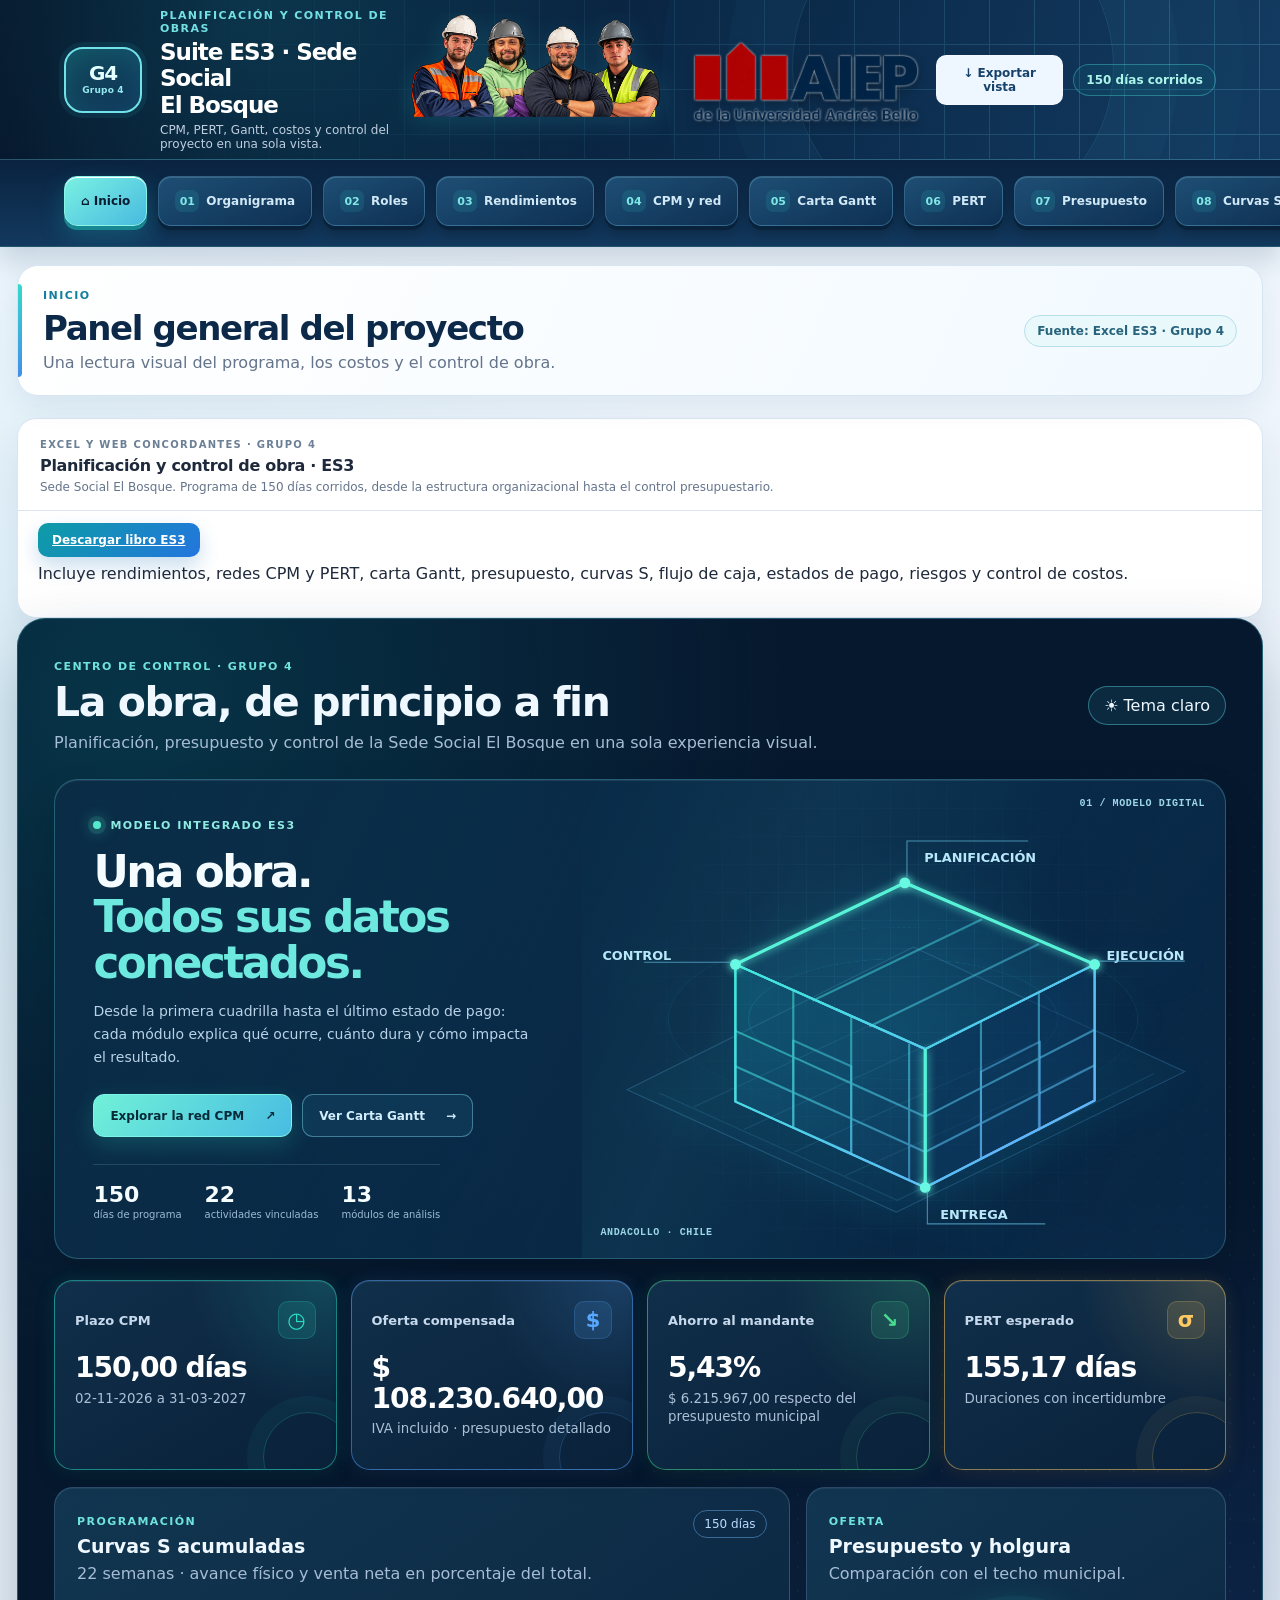
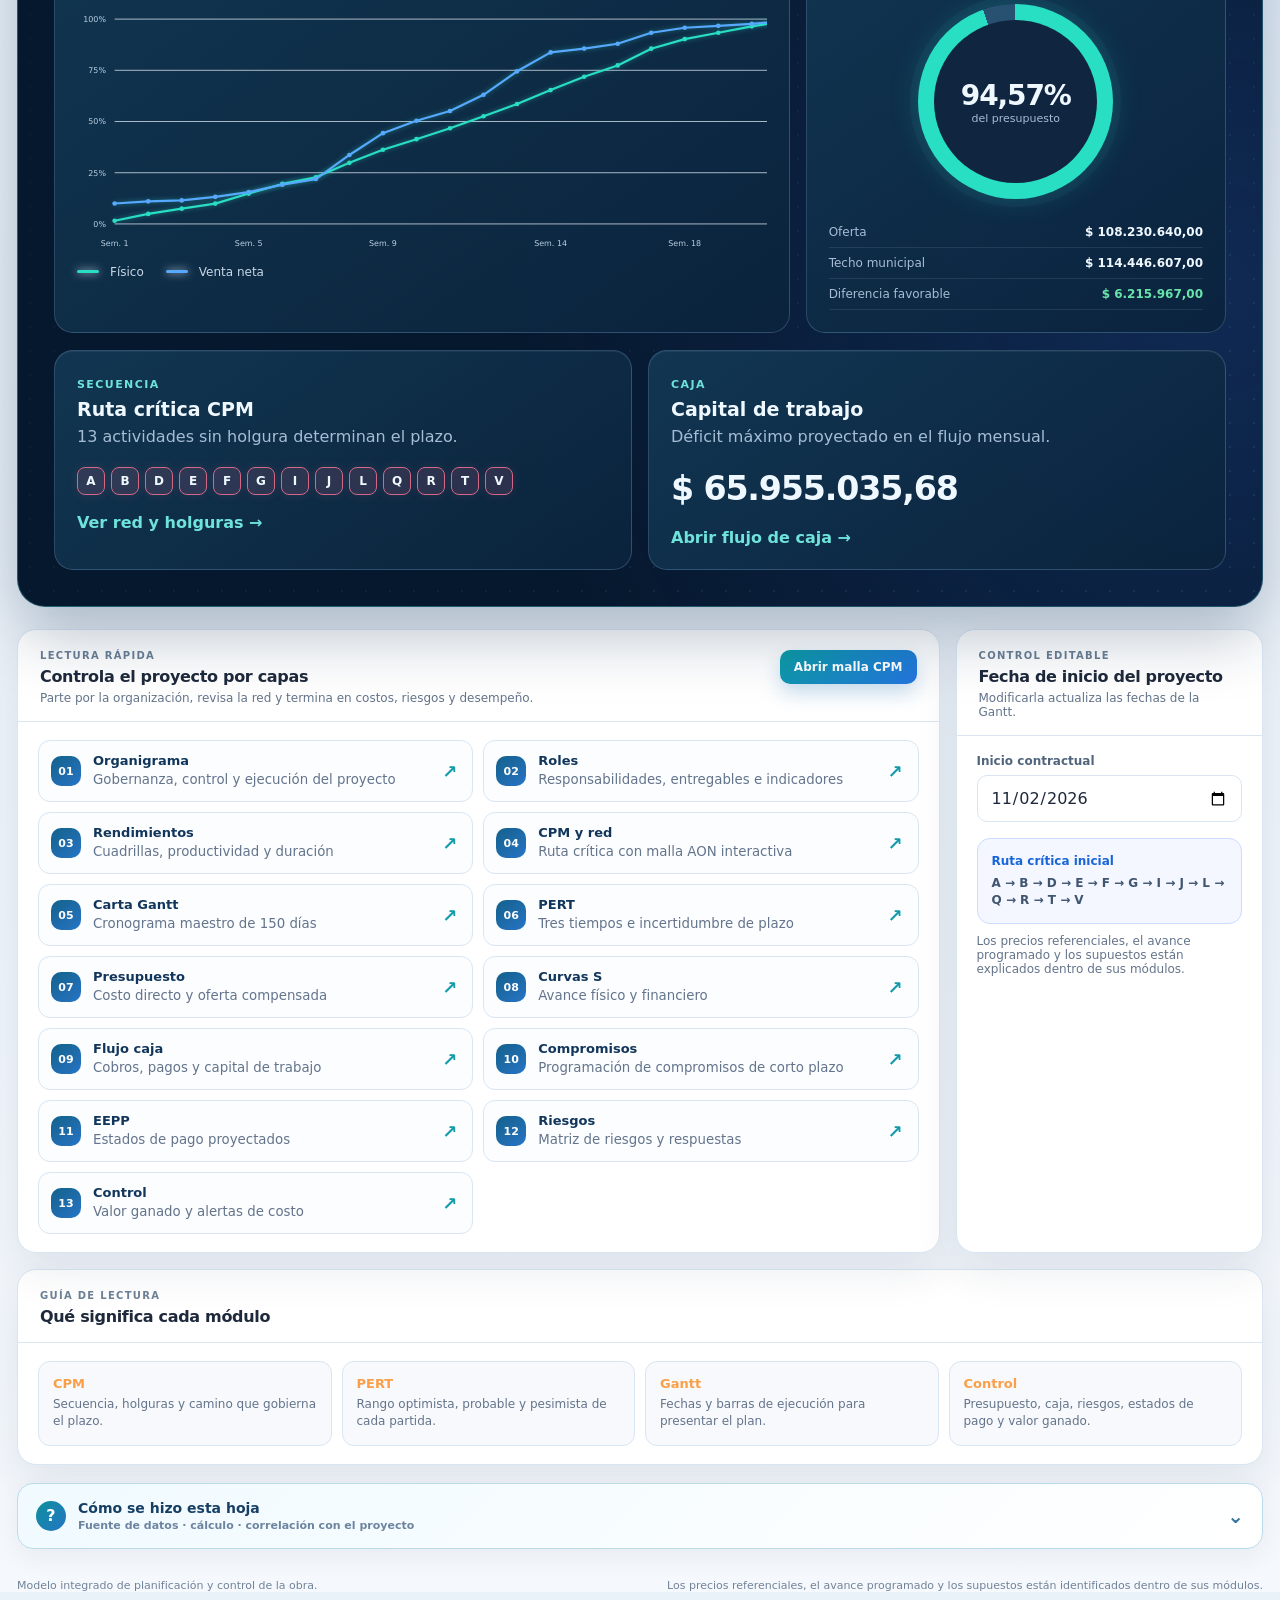
==== es3_app/index.html @ bd6aec73 "Clarify projected values in ES3 suite" ====
<!doctype html>
<html lang="es">
<head>
  <meta charset="utf-8">
  <meta name="viewport" content="width=device-width, initial-scale=1">
  <title>Suite ES3 2.0 · Sede Social El Bosque</title>
  <meta name="description" content="Tablero visual de planificación, costos y control para la Sede Social El Bosque.">
  <link rel="icon" type="image/svg+xml" href="data:image/svg+xml,%3Csvg xmlns='http://www.w3.org/2000/svg' viewBox='0 0 64 64'%3E%3Crect width='64' height='64' rx='16' fill='%230d1b2a'/%3E%3Cpath d='M15 45V19h8v18h26v8H15Z' fill='%23f97316'/%3E%3C/svg%3E">
  <link rel="stylesheet" href="styles.css?v=20260924-group4-team-4">
  <link rel="stylesheet" href="mobile.css?v=20260924-mobile-3">
</head>
<body>
  <header class="topbar">
    <div class="brand-mark"><strong>G4</strong><small>Grupo 4</small></div>
    <div class="brand-copy">
      <div class="eyebrow">PLANIFICACIÓN Y CONTROL DE OBRAS</div>
      <h1>Suite ES3 · Sede Social<br>El Bosque</h1>
      <p>CPM, PERT, Gantt, costos y control del proyecto en una sola vista.</p>
    </div>
    <div class="team-portrait"><img src="grupo4_retrato.png?v=20260924-g4-2" alt="Ilustración de los cuatro integrantes seleccionados del Grupo 4, con los brazos cruzados y cascos de seguridad"></div>
    <div class="institution-logo"><img src="aiep_logo.png?v=20260922-6" alt="AIEP de la Universidad Andrés Bello"></div>
    <div class="top-actions">
      <button class="button button-soft" id="exportView">↓ Exportar vista</button>
      <span class="badge">150 días corridos</span>
    </div>
  </header>

  <nav class="tabs" id="tabs" aria-label="Hojas del proyecto"></nav>

  <main class="page-shell">
    <section class="page-heading">
      <div>
        <div class="eyebrow" id="sectionEyebrow">PROYECTO CONSTRUCCIÓN</div>
        <h2 id="sectionTitle">Resumen del proyecto</h2>
        <p id="sectionSubtitle">Seleccione una hoja para revisar datos, cálculos y notas explicativas.</p>
      </div>
      <div class="source-chip">Fuente: <span id="sourceName"></span></div>
    </section>
    <section id="app"></section>
  </main>

  <footer class="footer">
    <span>Modelo integrado de planificación y control de la obra.</span>
    <span>Los precios referenciales, el avance programado y los supuestos están identificados dentro de sus módulos.</span>
  </footer>

  <script src="data.js?v=20260929-ordenado"></script>
  <script src="app.js?v=20260929-proyeccion-clara"></script>
  <script src="mobile.js?v=20260924-mobile-1"></script>
  <script src="delivery.js?v=20260929-ordenado"></script>
  <script src="../cpm_engine.js?v=20260929"></script>
  <script src="../diagram_renderer.js?v=20260929"></script>
  <script src="networks.js?v=20260929-alcance"></script>
</body>
</html>
---- es3_app/styles.css ----
:root {
  --navy: #0d1b2a;
  --navy-2: #17365d;
  --blue: #2563eb;
  --blue-soft: #e8f0ff;
  --orange: #f97316;
  --orange-soft: #fff1e8;
  --green: #16a34a;
  --red: #dc2626;
  --red-soft: #fff1f2;
  --ink: #1e293b;
  --muted: #64748b;
  --line: #dbe4f0;
  --surface: #ffffff;
  --surface-2: #f7f9fc;
  --shadow: 0 18px 45px rgba(15, 34, 61, .10);
}

/* Tablero inspirado en las referencias aportadas: tarjetas legibles, datos del ES3 y luz discreta. */
.dashboard-stage { --dash-ink:#eff8ff; --dash-muted:#a6bdd5; --dash-panel:#102640; --dash-border:rgba(146,188,231,.24); margin-bottom:22px; padding:26px; border-radius:26px; color:var(--dash-ink); background:radial-gradient(circle at 12% 0%,rgba(25,166,197,.20),transparent 34%),radial-gradient(circle at 95% 85%,rgba(34,103,217,.19),transparent 42%),#07182d; box-shadow:0 24px 55px rgba(5,28,54,.23); }
.dashboard-intro,.dash-panel-heading { display:flex; align-items:flex-start; justify-content:space-between; gap:20px; }
.dashboard-intro { margin-bottom:22px; }
.dashboard-intro h3 { margin:5px 0 6px; color:var(--dash-ink); font-size:clamp(23px,3vw,36px); line-height:1.13; letter-spacing:-.035em; }
.dashboard-intro p,.dash-panel-heading p { color:var(--dash-muted); margin:0; line-height:1.5; }
.dashboard-kicker { color:#6fe3db; font-size:11px; letter-spacing:.13em; font-weight:850; }
.theme-toggle { border:1px solid var(--dash-border); border-radius:999px; background:rgba(255,255,255,.06); color:var(--dash-ink); padding:9px 15px; cursor:pointer; white-space:nowrap; }
.insight-grid,.module-widgets { display:grid; grid-template-columns:repeat(4,minmax(0,1fr)); gap:14px; }
.module-widgets { grid-template-columns:repeat(3,minmax(0,1fr)); margin-bottom:19px; }
.insight-widget { --accent:#28dec3; position:relative; isolation:isolate; overflow:hidden; min-width:0; padding:20px 20px 17px; border:1px solid color-mix(in srgb,var(--accent) 50%,transparent); border-radius:17px; background:linear-gradient(145deg,color-mix(in srgb,var(--accent) 15%,#0e233b),#0c2138 75%); color:#f3f9ff; box-shadow:0 7px 22px rgba(0,0,0,.13),inset 0 1px 0 rgba(255,255,255,.08),0 0 20px color-mix(in srgb,var(--accent) 12%,transparent); transition:transform .25s ease,box-shadow .25s ease; }
.insight-widget:hover { transform:translateY(-4px); box-shadow:0 14px 27px rgba(0,0,0,.2),0 0 25px color-mix(in srgb,var(--accent) 24%,transparent); }
.insight-widget .widget-glint { position:absolute; inset:-50% auto -50% -90%; width:45%; transform:rotate(25deg); background:linear-gradient(90deg,transparent,rgba(255,255,255,.11),transparent); pointer-events:none; }
.insight-widget:hover .widget-glint { animation:widget-glint .9s ease forwards; }
@keyframes widget-glint { to { left:145%; } }
.tone-cyan { --accent:#28dec3; }.tone-blue { --accent:#58a8ff; }.tone-green { --accent:#4adb91; }.tone-amber { --accent:#ffca61; }.tone-rose { --accent:#ff7297; }
.widget-top { display:flex; align-items:center; justify-content:space-between; gap:10px; color:#c7d9ec; font-size:13px; font-weight:750; }
.widget-icon { width:31px; height:31px; display:grid; place-items:center; border-radius:10px; color:var(--accent); background:color-mix(in srgb,var(--accent) 12%,transparent); font-size:19px; }
.insight-widget strong { display:block; margin:14px 0 6px; color:#fff; font-size:clamp(20px,2.2vw,32px); line-height:1.08; letter-spacing:-.04em; overflow-wrap:anywhere; }
.insight-widget small { display:block; color:#acc1d7; line-height:1.35; min-height:2.4em; }
.dashboard-visuals,.dashboard-bottom { display:grid; grid-template-columns:minmax(0,1.75fr) minmax(290px,1fr); gap:16px; margin-top:17px; }
.dashboard-bottom { grid-template-columns:1fr 1fr; }
.dashboard-panel { min-width:0; padding:22px; border:1px solid var(--dash-border); border-radius:18px; background:var(--dash-panel); box-shadow:inset 0 1px 0 rgba(255,255,255,.055); }
.dashboard-panel h4 { margin:6px 0 5px; color:var(--dash-ink); font-size:19px; }
.dash-pill { border:1px solid #396b99; border-radius:999px; padding:6px 10px; color:#b9dcff; white-space:nowrap; font-size:12px; }
.dashboard-trend svg { max-width:100%; height:auto; margin-top:10px; }
.dashboard-trend svg text { fill:#b9cee1; }
.dash-legend { display:flex; gap:22px; color:#c8d8e7; font-size:12px; margin-top:5px; }
.dash-legend span { display:flex; align-items:center; gap:7px; }
.dash-legend .legend-line { width:22px; height:3px; border-radius:10px; box-shadow:0 0 8px currentColor; }
.budget-ring { width:min(195px,68%); aspect-ratio:1; margin:18px auto; border-radius:50%; padding:16px; background:conic-gradient(#28dec3 0 var(--ring-value),#275071 var(--ring-value) 100%); box-shadow:0 0 22px rgba(40,222,195,.14); }
.budget-ring>div { width:100%; height:100%; display:flex; flex-direction:column; align-items:center; justify-content:center; border-radius:50%; background:#102640; text-align:center; }
.budget-ring strong { font-size:28px; letter-spacing:-.04em; }.budget-ring span { color:var(--dash-muted); font-size:11px; }
.budget-comparison>div { display:flex; justify-content:space-between; gap:10px; padding:8px 0; border-bottom:1px solid rgba(255,255,255,.09); font-size:12px; }
.budget-comparison span { color:var(--dash-muted); }.budget-comparison strong { text-align:right; }.budget-comparison .savings strong { color:#68e4aa; }
.critical-path-chips { display:flex; flex-wrap:wrap; gap:6px; margin:18px 0; }.critical-path-chips span { display:grid; place-items:center; width:28px; height:28px; border:1px solid #d36888; border-radius:8px; background:rgba(255,114,151,.13); font-weight:800; font-size:12px; }
.dash-link { padding:0; border:0; background:transparent; color:#6fe3db; font-weight:750; cursor:pointer; }.dashboard-large-number { margin:20px 0; font-size:clamp(22px,2.6vw,34px); font-weight:850; letter-spacing:-.035em; }
html[data-theme="light"] .dashboard-stage { --dash-ink:#142947; --dash-muted:#597087; --dash-panel:#fff; --dash-border:#c8d6e6; background:linear-gradient(145deg,#f2f8ff,#e7effa); box-shadow:0 18px 40px rgba(28,56,98,.12); }
html[data-theme="light"] .insight-widget { background:linear-gradient(145deg,color-mix(in srgb,var(--accent) 11%,white),#fff); color:#203858; box-shadow:0 5px 17px rgba(29,61,105,.11); }
html[data-theme="light"] .insight-widget strong { color:#152d4d; } html[data-theme="light"] .widget-top,html[data-theme="light"] .insight-widget small { color:#506883; }
html[data-theme="light"] .budget-ring>div { background:#fff; } html[data-theme="light"] .dash-legend { color:#475f7c; } html[data-theme="light"] .dashboard-trend svg text { fill:#3f5671; } html[data-theme="light"] .theme-toggle { background:#fff; }
html[data-theme="light"] .critical-path-chips span { color:#a33c5b; } html[data-theme="light"] .budget-comparison>div { border-color:#e4eaf0; }
@media(max-width:1050px) { .insight-grid,.module-widgets { grid-template-columns:repeat(2,minmax(0,1fr)); }.dashboard-visuals { grid-template-columns:1fr; } }
@media(max-width:650px) { .dashboard-stage { padding:17px; }.dashboard-intro { flex-direction:column; }.insight-grid,.module-widgets,.dashboard-bottom { grid-template-columns:1fr; } }
@media(max-width:650px) { html,body { max-width:100%; overflow-x:clip; }.tabs { max-width:100vw; }.source-chip { max-width:100%; overflow-wrap:anywhere; }.topbar { flex-wrap:wrap; }.brand-copy { min-width:0; }.brand-copy h1 { overflow-wrap:anywhere; }.dashboard-panel,.dashboard-stage { min-width:0; } }
@media(prefers-reduced-motion:reduce) { .insight-widget,.insight-widget:hover { transition:none; transform:none; }.insight-widget:hover .widget-glint { animation:none; } }

* { box-sizing: border-box; }
html { background: #eef3f8; }
body { margin: 0; color: var(--ink); font-family: Inter, ui-sans-serif, system-ui, -apple-system, "Segoe UI", sans-serif; background: linear-gradient(180deg, #f5f8fc 0%, #eef3f8 70%); min-height: 100vh; }
button, input { font: inherit; }
button { cursor: pointer; }

.topbar { display: flex; align-items: center; gap: 18px; padding: 23px clamp(20px, 5vw, 70px); color: white; background: radial-gradient(circle at 78% 20%, #255d87 0, transparent 34%), linear-gradient(118deg, #081521, #153452 64%, #1f496b); min-height: 132px; }
.brand-mark { width: 78px; height: 66px; display: grid; place-items: center; align-content: center; gap: 2px; border: 2px solid #f7a563; border-radius: 19px; color: #ffb073; box-shadow: inset 0 0 0 5px rgba(255,255,255,.05); }
.brand-mark strong { display: block; font-size: 20px; line-height: 1; font-weight: 900; letter-spacing: -.06em; }
.brand-mark small { display: block; color: #ffe0c7; font-size: 9px; line-height: 1.15; font-weight: 800; letter-spacing: .02em; }
.brand-copy { flex: 1; }
.brand-copy h1 { margin: 4px 0 4px; font-size: clamp(20px, 3vw, 31px); letter-spacing: -.035em; }
.brand-copy p { margin: 0; color: #bfcee0; font-size: 14px; }
.eyebrow { font-size: 11px; letter-spacing: .13em; font-weight: 800; color: #86b9e7; }
.top-actions { display: flex; align-items: center; gap: 12px; flex-wrap: wrap; justify-content: flex-end; }
.institution-logo { flex: 0 0 224px; height: 78px; display: grid; place-items: center; padding: 0; border-radius: 0; background: transparent; box-shadow: none; }
.institution-logo img { display: block; width: 100%; height: 100%; object-fit: contain; filter: drop-shadow(0 0 1px rgba(255,255,255,.92)) drop-shadow(0 4px 5px rgba(0,0,0,.28)); }
.badge, .source-chip { display: inline-flex; align-items: center; padding: 8px 12px; border-radius: 999px; font-size: 12px; font-weight: 800; white-space: nowrap; }
.badge { color: #ffcfab; background: rgba(255,255,255,.10); border: 1px solid rgba(255,255,255,.17); }

.button { border: 0; border-radius: 10px; padding: 10px 14px; font-weight: 800; font-size: 12px; transition: .16s ease; }
.button:hover { transform: translateY(-1px); filter: brightness(1.03); }
.button-primary { color: white; background: var(--orange); box-shadow: 0 8px 18px rgba(249,115,22,.24); }
.button-blue { color: white; background: var(--blue); }
.button-soft { color: #174269; background: #eef6ff; border: 1px solid rgba(255,255,255,.35); }
.button-light { color: var(--ink); background: white; border: 1px solid var(--line); }

.tabs { display: flex; gap: 10px; overflow-x: auto; padding: 16px clamp(20px, 5vw, 70px) 20px; background: linear-gradient(180deg, #f9fcff 0%, #eef5fb 100%); border-bottom: 1px solid #cbd9e8; box-shadow: 0 9px 23px rgba(15,34,61,.11); scrollbar-width: thin; }
.tab { min-width: max-content; padding: 13px 16px; border: 1px solid #c8d6e5; border-radius: 13px; color: #284766; background: linear-gradient(180deg, #ffffff 0%, #edf4fb 100%); font-size: 12px; font-weight: 900; box-shadow: 0 4px 0 #c1cfde, 0 8px 14px rgba(15,34,61,.12), inset 0 1px 0 rgba(255,255,255,.96); transition: transform .16s ease, box-shadow .16s ease, background .16s ease, border-color .16s ease; }
.tab:hover { transform: translateY(-2px); color: var(--navy-2); border-color: #8fb3d8; background: linear-gradient(180deg, #ffffff 0%, #e5f1ff 100%); box-shadow: 0 6px 0 #aebfd2, 0 12px 20px rgba(15,34,61,.16), inset 0 1px 0 rgba(255,255,255,.98); }
.tab:active { transform: translateY(2px); box-shadow: 0 1px 0 #aebfd2, 0 3px 7px rgba(15,34,61,.12), inset 0 1px 0 rgba(255,255,255,.96); }
.tab.active { color: #963e08; border-color: #e7975c; background: linear-gradient(180deg, #fff8f1 0%, #ffd9bf 100%); box-shadow: 0 4px 0 #d67d40, 0 9px 17px rgba(197,91,14,.22), inset 0 1px 0 rgba(255,255,255,.98); }
.tab.active:hover { box-shadow: 0 6px 0 #c76b31, 0 12px 20px rgba(197,91,14,.25), inset 0 1px 0 rgba(255,255,255,.98); }
.tab .num { color: #5f7893; margin-right: 5px; font-size: 11px; }

.page-shell { width: min(1500px, calc(100% - 34px)); margin: 0 auto; }
.page-heading { display: flex; align-items: flex-start; justify-content: space-between; gap: 20px; padding: 30px 4px 20px; }
.page-heading h2 { margin: 6px 0 5px; font-size: clamp(23px, 3vw, 34px); letter-spacing: -.04em; }
.page-heading p { color: var(--muted); margin: 0; max-width: 800px; }
.source-chip { color: #506782; background: #e8eef5; border: 1px solid #d4e0eb; }

.card { background: var(--surface); border: 1px solid var(--line); border-radius: 18px; box-shadow: var(--shadow); }
.card-head { display: flex; align-items: flex-start; justify-content: space-between; gap: 14px; padding: 18px 20px 14px; border-bottom: 1px solid var(--line); }
.card-head h3 { margin: 0; font-size: 16px; letter-spacing: -.02em; }
.card-head p { margin: 5px 0 0; color: var(--muted); font-size: 12px; }
.card-body { padding: 18px 20px; }
.note { padding: 15px 17px; color: #42566e; background: #fff8df; border: 1px solid #f9df9b; border-radius: 13px; font-size: 13px; line-height: 1.55; }
.note strong { color: #8b5a10; }
.explain { background: #f1f6ff; border-color: #c8dcff; }
.explain strong { color: #1d4ed8; }

.overview-grid, .metric-grid { display: grid; grid-template-columns: repeat(4, minmax(0, 1fr)); gap: 14px; }
.metric { padding: 17px; border-radius: 16px; background: white; border: 1px solid var(--line); box-shadow: var(--shadow); }
.metric .label { font-size: 11px; text-transform: uppercase; letter-spacing: .08em; color: var(--muted); font-weight: 800; }
.metric .value { margin-top: 7px; font-size: 25px; font-weight: 900; color: var(--navy-2); letter-spacing: -.04em; }
.metric .hint { margin-top: 4px; font-size: 12px; color: var(--muted); }
.overview-main { display: grid; grid-template-columns: 1.25fr .75fr; gap: 16px; margin-top: 16px; }
.steps { display: grid; grid-template-columns: repeat(2, minmax(0, 1fr)); gap: 10px; }
.step { padding: 13px; background: var(--surface-2); border: 1px solid var(--line); border-radius: 13px; }
.step strong { display: block; color: var(--navy-2); margin-bottom: 3px; font-size: 13px; }
.step span { color: var(--muted); font-size: 12px; line-height: 1.4; }
.step .step-no { float: right; color: var(--orange); font-weight: 900; }

.toolbar { display: flex; gap: 9px; align-items: center; flex-wrap: wrap; padding: 14px 0 10px; }
.search { min-width: 220px; flex: 1; padding: 10px 12px; border: 1px solid var(--line); border-radius: 10px; outline: 0; color: var(--ink); background: white; }
.search:focus, input:focus { border-color: #73a8fb; box-shadow: 0 0 0 3px rgba(37,99,235,.12); }
.table-card { overflow: hidden; }
.table-scroll { overflow: auto; max-height: 710px; }
table { width: 100%; border-collapse: separate; border-spacing: 0; min-width: 800px; font-size: 12px; }
th { position: sticky; top: 0; z-index: 2; padding: 12px 10px; color: white; background: var(--blue); text-align: left; font-size: 11px; letter-spacing: .02em; white-space: nowrap; }
td { padding: 10px; border-bottom: 1px solid #e9eef5; vertical-align: top; line-height: 1.35; }
tbody tr:nth-child(even) td { background: #f8fafc; }
tbody tr:hover td { background: #fff8ee; }
td.row-num { color: #9aabc0; width: 42px; text-align: right; background: #f4f7fb !important; }
.empty { color: #a1afbf; }
.tag { display: inline-flex; align-items: center; border-radius: 999px; padding: 4px 8px; font-size: 10px; font-weight: 900; }
.tag-critical { color: #b91c1c; background: #fee2e2; }
.tag-normal { color: #1d4ed8; background: #dbeafe; }
.tag-warn { color: #a16207; background: #fef3c7; }

.cpm-layout, .pert-layout { display: grid; grid-template-columns: 350px 1fr; gap: 16px; align-items: start; }
.input-panel { position: sticky; top: 15px; }
.input-scroll { max-height: 645px; overflow: auto; }
.input-table { min-width: 0; }
.input-table th, .input-table td { padding: 8px 7px; }
.input-table th { position: sticky; top: 0; }
.input-table input { width: 100%; min-width: 0; padding: 7px 7px; border: 1px solid var(--line); border-radius: 7px; outline: 0; font-size: 12px; }
.input-table input.duration { text-align: right; }
.network-card { min-width: 0; }
.network-wrap { overflow: auto; border-radius: 14px; background: #fbfdff; border: 1px solid #e1eaf5; }
.network-svg { display: block; width: 100%; min-width: 900px; min-height: 560px; background-image: linear-gradient(#edf3fb 1px, transparent 1px), linear-gradient(90deg, #edf3fb 1px, transparent 1px); background-size: 25px 25px; }
.network-legend { display: flex; gap: 18px; flex-wrap: wrap; font-size: 12px; font-weight: 800; color: var(--muted); margin-bottom: 10px; }
.dot { width: 10px; height: 10px; display: inline-block; border-radius: 50%; margin-right: 5px; }
.dot-red { background: var(--red); } .dot-blue { background: #3b82f6; }
.summary-strip { display: grid; grid-template-columns: 180px 1fr; gap: 12px; margin-top: 14px; }
.highlight { padding: 16px; border-radius: 14px; background: #eef5ff; border: 1px solid #c6dbff; text-align: center; }
.highlight .label { color: var(--muted); font-size: 11px; text-transform: uppercase; font-weight: 800; }
.highlight .value { display: block; color: var(--blue); font-size: 28px; font-weight: 900; margin-top: 3px; }
.critical-box { padding: 15px 18px; border-radius: 14px; background: var(--red-soft); border: 1px solid #fecaca; }
.critical-box strong { display: block; color: #b91c1c; margin-bottom: 5px; }
.critical-box span { color: #991b1b; font-weight: 800; font-size: 13px; }
.calc-table { margin-top: 16px; }
.critical-row td { color: #b91c1c; background: #fff2f2 !important; }
.pert-input-grid { display: grid; grid-template-columns: repeat(3, minmax(0, 1fr)); gap: 9px; }
.pert-input-grid input { width: 100%; }

.gantt-card { overflow: hidden; }
.gantt-table { min-width: 1120px; }
.gantt-table th, .gantt-table td { vertical-align: middle; }
.gantt-track { position: relative; height: 22px; border-radius: 5px; background: repeating-linear-gradient(90deg, #eef2f7 0, #eef2f7 calc(6.666% - 1px), #d9e2ed calc(6.666% - 1px), #d9e2ed 6.666%); min-width: 520px; }
.gantt-bar { position: absolute; top: 3px; height: 16px; border-radius: 5px; background: #60a5fa; min-width: 3px; }
.gantt-bar.critical { background: var(--red); box-shadow: 0 0 0 1px #b91c1c; }
.gantt-header-track { min-width: 520px; display: flex; justify-content: space-between; color: #7890a9; font-size: 10px; }
.gantt-summary { display: grid; grid-template-columns: repeat(4, 1fr); gap: 10px; margin-bottom: 14px; }
.gantt-summary .metric { box-shadow: none; background: #f8fbff; }

.source-line { color: var(--muted); font-size: 12px; margin-top: 10px; }
.footer { width: min(1500px, calc(100% - 34px)); margin: 30px auto 20px; display: flex; justify-content: space-between; gap: 20px; color: #718398; font-size: 11px; }
.muted { color: var(--muted); }
.danger { color: var(--red); }
.mono { font-family: "SFMono-Regular", Consolas, monospace; }

@media (max-width: 1000px) {
  .topbar { align-items: flex-start; flex-wrap: wrap; }
  .top-actions { width: 100%; justify-content: flex-start; }
  .overview-grid, .metric-grid { grid-template-columns: repeat(2, 1fr); }
  .overview-main, .cpm-layout, .pert-layout { grid-template-columns: 1fr; }
  .input-panel { position: static; }
  .page-heading { flex-direction: column; }
  .summary-strip { grid-template-columns: 1fr; }
}
@media (max-width: 600px) {
  .page-shell, .footer { width: min(100% - 20px, 1500px); }
  .topbar { padding: 18px 15px; }
  .tabs { padding: 10px; }
  .overview-grid, .metric-grid, .gantt-summary, .steps { grid-template-columns: 1fr; }
  .brand-mark { width: 52px; height: 52px; }
  .brand-mark small { font-size: 8px; }
  .institution-logo { flex-basis: 150px; height: 54px; }
}

/* Segunda capa visual: módulos didácticos y controles de lectura. */
.overline { display: block; color: #6b7f95; font-size: 10px; font-weight: 900; letter-spacing: .13em; text-transform: uppercase; margin-bottom: 6px; }
.hero-metrics .metric { min-height: 142px; position: relative; overflow: hidden; }
.metric-icon { position: absolute; right: 17px; top: 15px; width: 34px; height: 34px; display: grid; place-items: center; border-radius: 12px; font-weight: 900; font-size: 18px; color: var(--blue); background: #edf4ff; }
.accent-orange { border-top: 3px solid #f97316; }.accent-blue { border-top: 3px solid #2563eb; }.accent-green { border-top: 3px solid #16a34a; }.accent-purple { border-top: 3px solid #7c3aed; }.accent-red { border-top: 3px solid #dc2626; }
.dashboard-grid { display: grid; grid-template-columns: 1.5fr .5fr; gap: 16px; margin-top: 16px; }
.dashboard-main { min-width: 0; }.journey-grid { display: grid; grid-template-columns: repeat(2, minmax(0, 1fr)); gap: 10px; }
.journey { display: grid; grid-template-columns: 32px 1fr 18px; gap: 10px; align-items: center; text-align: left; padding: 12px; border: 1px solid var(--line); border-radius: 13px; background: #fbfdff; color: var(--ink); transition: .16s ease; }
.journey:hover { border-color: #9dbcf0; background: #f1f6ff; transform: translateY(-1px); }.journey-number { display: grid; place-items: center; width: 30px; height: 30px; border-radius: 10px; color: white; background: var(--navy-2); font-weight: 900; font-size: 11px; }.journey strong { display: block; color: var(--navy-2); font-size: 13px; }.journey small { display: block; color: var(--muted); line-height: 1.35; margin-top: 3px; }.journey-arrow { color: var(--orange); font-size: 18px; font-weight: 900; }
.field-label { display: block; color: #50657c; font-size: 12px; font-weight: 800; margin-bottom: 7px; }.large-input { width: 100%; padding: 12px 13px; border: 1px solid var(--line); border-radius: 10px; color: var(--ink); background: #fff; }.formula-card { display: grid; gap: 5px; margin-top: 16px; padding: 14px; border: 1px solid #cbdcff; border-radius: 13px; background: #f4f7ff; color: #3f5570; font-size: 12px; line-height: 1.4; }.formula-card strong { color: var(--blue); }.formula-card span { font-weight: 700; }
.guide-columns { display: grid; grid-template-columns: repeat(4, 1fr); gap: 10px; }.guide-columns div { padding: 14px; border-radius: 12px; background: #f7f9fc; border: 1px solid var(--line); }.guide-columns b { display: block; color: var(--orange); font-size: 13px; margin-bottom: 5px; }.guide-columns span { display: block; color: var(--muted); font-size: 12px; line-height: 1.45; }.guidance-card { margin-top: 16px; }
.module-grid { display: grid; grid-template-columns: minmax(0, 1.65fr) minmax(320px, .65fr); gap: 16px; }.org-layout { align-items: start; }.image-card { min-width: 0; }.org-figure { margin: 0; border: 1px solid #dbe4f0; border-radius: 14px; overflow: hidden; background: #f4f7fb; }.org-figure img { display: block; width: 100%; height: auto; }.org-figure figcaption { padding: 10px 13px; color: var(--muted); font-size: 12px; background: #fff; }.org-layers { display: grid; gap: 10px; margin-bottom: 14px; }.org-layer { display: grid; gap: 3px; padding: 14px 15px; border-radius: 13px; color: white; }.org-layer b { font-size: 13px; }.org-layer span { font-size: 12px; opacity: .9; }.layer-navy { background: #173f64; }.layer-blue { background: #3674a0; }.layer-mix { background: linear-gradient(90deg, #277f8c 0 25%, #4e8b0f 25% 50%, #7052a1 50% 75%, #cf610f 75%); }.layer-light { background: #eff4f8; color: #31506d; border: 1px solid #cfdae7; }.org-read-card { margin-top: 16px; grid-column: 1 / -1; }.flow-cards { display: grid; grid-template-columns: repeat(3, 1fr); gap: 12px; }.flow-card { padding: 16px; border-radius: 14px; border: 1px solid var(--line); background: #f8fafc; }.flow-card b { display: block; margin-bottom: 7px; font-size: 13px; }.flow-card span { color: var(--muted); font-size: 12px; line-height: 1.5; }.flow-card.teal { border-top: 4px solid #0f8a98; }.flow-card.teal b { color: #0f7887; }.flow-card.green { border-top: 4px solid #4e8b0f; }.flow-card.green b { color: #4e8b0f; }.flow-card.orange { border-top: 4px solid #cf610f; }.flow-card.orange b { color: #c55b0e; }
.section-summary { display: flex; align-items: flex-start; justify-content: space-between; gap: 20px; margin-bottom: 16px; }.section-summary h3 { margin: 0; font-size: 22px; letter-spacing: -.03em; }.section-summary p { margin: 6px 0 0; color: var(--muted); max-width: 920px; line-height: 1.5; }.compact-summary { margin-bottom: 12px; }.mini-stat { flex: 0 0 auto; padding: 12px 17px; border: 1px solid #d5e3f0; border-radius: 13px; background: #fff; text-align: right; }.mini-stat b { display: block; color: var(--navy-2); font-size: 22px; }.mini-stat span { display: block; color: var(--muted); font-size: 11px; font-weight: 800; }.danger-stat b { color: var(--red); }.interactive-badge { align-self: center; padding: 10px 13px; border-radius: 999px; color: #1d4ed8; background: #e9f1ff; border: 1px solid #caddff; font-size: 12px; font-weight: 900; white-space: nowrap; }.status-chip { display: inline-flex; width: max-content; align-items: center; padding: 5px 8px; border-radius: 999px; color: #48647d; background: #eef3f7; font-size: 10px; font-weight: 900; }.status-blue { color: #1d4ed8; background: #e7f0ff; }.button-small { padding: 7px 9px; font-size: 11px; }
.role-grid { display: grid; grid-template-columns: repeat(3, minmax(0, 1fr)); gap: 13px; }.role-card { padding: 17px; border: 1px solid var(--line); border-top: 4px solid var(--blue); border-radius: 15px; background: #fff; box-shadow: 0 10px 24px rgba(15,34,61,.07); }.role-card.role-1 { border-top-color: #0f8a98; }.role-card.role-2 { border-top-color: #4e8b0f; }.role-card.role-3 { border-top-color: #7855a7; }.role-card.role-4 { border-top-color: #d66a16; }.role-top { display: flex; align-items: center; justify-content: space-between; gap: 8px; }.role-index { color: var(--orange); font-weight: 900; font-size: 15px; }.role-card h3 { margin: 14px 0; color: var(--navy-2); font-size: 16px; line-height: 1.2; }.role-dependency, .role-block { display: grid; gap: 4px; padding: 10px 0; border-top: 1px solid #edf1f6; }.role-card small { color: #7b8da0; font-size: 10px; font-weight: 900; text-transform: uppercase; letter-spacing: .06em; }.role-card p, .role-card strong { margin: 0; color: #52677d; font-size: 12px; line-height: 1.5; }.role-kpi { padding: 11px; margin-top: 6px; border-radius: 10px; background: #f5f8fc; border-top: 0; }.role-kpi p { color: #38526c; }.role-table-card { margin-top: 16px; }
.stage-summary { display: grid; grid-template-columns: repeat(5, minmax(0, 1fr)); gap: 10px; margin-bottom: 13px; }.stage-card { min-height: 106px; display: grid; align-content: center; gap: 3px; padding: 14px; border-radius: 14px; color: #fff; }.stage-card span { font-size: 11px; font-weight: 800; line-height: 1.25; }.stage-card b { font-size: 23px; }.stage-card small { opacity: .9; font-size: 11px; }.stage-card.blue { background: linear-gradient(135deg, #2563eb, #174596); }.stage-card.green { background: linear-gradient(135deg, #4e8b0f, #315e0a); }.stage-card.purple { background: linear-gradient(135deg, #7c3aed, #5330a3); }.stage-card.orange { background: linear-gradient(135deg, #f97316, #b94d0b); }.stage-card.teal { background: linear-gradient(135deg, #0f8a98, #08626c); }.module-toolbar { margin-bottom: 10px; padding: 0; }.performance-groups { display: grid; gap: 11px; }.performance-group { border: 1px solid var(--line); border-radius: 15px; background: #fff; overflow: hidden; box-shadow: 0 8px 18px rgba(15,34,61,.05); }.performance-group summary { display: flex; align-items: center; gap: 9px; padding: 14px 16px; color: var(--navy-2); cursor: pointer; list-style: none; }.performance-group summary::-webkit-details-marker { display: none; }.performance-group summary > span:not(.summary-dot):not(.summary-chevron) { margin-left: auto; color: var(--muted); font-size: 11px; }.performance-group summary > strong { font-size: 14px; }.summary-chevron { color: var(--orange); font-size: 20px; transition: .15s ease; }.performance-group[open] .summary-chevron { transform: rotate(180deg); }.summary-dot { width: 10px; height: 10px; display: inline-block; border-radius: 50%; }.summary-dot.blue { background: #2563eb; }.summary-dot.green { background: #4e8b0f; }.summary-dot.purple { background: #7c3aed; }.summary-dot.orange { background: #f97316; }.summary-dot.teal { background: #0f8a98; }.performance-list { display: grid; gap: 8px; padding: 0 10px 10px; }.performance-row { display: grid; grid-template-columns: 54px minmax(220px, 1.7fr) repeat(4, minmax(90px, .7fr)); gap: 10px; align-items: center; padding: 12px; border-radius: 11px; background: #f8fafc; border: 1px solid #e7edf4; }.performance-id { color: var(--orange); font-weight: 900; font-size: 13px; }.performance-name { display: grid; gap: 4px; }.performance-name strong { color: var(--navy-2); font-size: 12px; line-height: 1.25; }.performance-name small, .performance-stat small { color: var(--muted); font-size: 10px; line-height: 1.25; }.performance-stat { display: grid; gap: 4px; }.performance-stat b { color: #3e566e; font-size: 11px; }.performance-stat.emphasis b { color: var(--orange); }
.network-controls { display: flex; align-items: center; gap: 8px; margin-bottom: 10px; padding: 8px 10px; border: 1px solid #e0e8f2; border-radius: 10px; background: #f7faff; }.network-help { flex: 1; color: var(--muted); font-size: 11px; }.icon-button { width: 28px; height: 28px; border: 1px solid #cad8e7; border-radius: 8px; color: var(--navy-2); background: #fff; font-weight: 900; }.zoom-label { min-width: 38px; color: var(--muted); text-align: center; font-size: 11px; font-weight: 800; }.network-wrap { max-height: 650px; overflow: auto; cursor: grab; }.network-svg { transform-origin: top left; cursor: grab; }.network-svg:active { cursor: grabbing; }.network-svg .node { cursor: move; }.network-svg .node circle { fill: #fff; stroke: #3b82f6; stroke-width: 2.5; filter: drop-shadow(0 4px 5px rgba(35,69,106,.13)); }.network-svg .node-critical circle { stroke: #dc2626; stroke-width: 3; fill: #fff5f5; }.network-svg .node.dragging circle { stroke: #f97316; stroke-width: 4; }.network-svg .node-id { fill: #1e4b79; font-weight: 900; font-size: 13px; text-anchor: middle; }.network-svg .node-critical .node-id { fill: #b91c1c; }.network-svg .node-d { fill: #64748b; font-size: 10px; text-anchor: middle; }.network-svg .node-time { fill: #4f6c89; font-size: 10px; font-weight: 800; text-anchor: middle; }.network-svg .edge { fill: none; stroke: #4f8bd9; stroke-width: 2; opacity: .88; }.network-svg .edge-critical { stroke: #dc2626; stroke-width: 3; }.summary-strip { margin-top: 14px; }.highlight small, .critical-box small { display: block; margin-top: 7px; color: #6c84a0; font-size: 11px; }.critical-box small { color: #b35a5a; }
.compact-toolbar { padding: 0; }.inline-field { display: flex; align-items: center; gap: 7px; color: var(--muted); font-size: 11px; font-weight: 800; }.inline-field select, .commitment-edit select { padding: 8px 9px; border: 1px solid var(--line); border-radius: 8px; color: var(--ink); background: #fff; font-size: 11px; }.stage-pill { display: inline-flex; padding: 4px 7px; border-radius: 999px; color: #466680; background: #edf4fa; font-size: 10px; font-weight: 800; }.legend-row { display: flex; flex-wrap: wrap; gap: 18px; margin: 12px 2px 0; color: var(--muted); font-size: 11px; }.legend-row span { display: inline-flex; align-items: center; gap: 5px; }
.budget-control-grid { display: grid; grid-template-columns: 1.15fr .85fr; gap: 15px; }.factor-fields { display: grid; grid-template-columns: repeat(3, 1fr); gap: 10px; }.factor-fields label { display: grid; gap: 5px; color: #5d7087; font-size: 11px; font-weight: 900; }.factor-fields input { width: 100%; padding: 10px; border: 1px solid var(--line); border-radius: 8px; }.factor-equation { display: flex; align-items: center; justify-content: space-between; gap: 10px; margin-top: 15px; padding: 11px 12px; border-radius: 10px; background: #f1f6ff; color: #4a6380; font-size: 12px; }.factor-equation strong { color: var(--blue); }.budget-formula-card { padding: 21px; border-radius: 18px; background: linear-gradient(135deg, #17365d, #245a82); color: white; box-shadow: 0 16px 30px rgba(21,54,93,.2); }.budget-formula-card .overline { color: #b9d4eb; }.budget-formula-card h3 { margin: 0; font-size: 18px; }.big-money { margin: 16px 0; color: #fff; font-size: 33px; font-weight: 900; letter-spacing: -.04em; }.formula-lines { display: grid; gap: 8px; padding-top: 12px; border-top: 1px solid rgba(255,255,255,.2); }.formula-lines span { display: flex; justify-content: space-between; gap: 8px; color: #d4e2ef; font-size: 12px; }.formula-lines b { color: white; }.positive { color: #4ade80 !important; }.negative { color: #fda4af !important; }.budget-metrics { margin: 15px 0; }
.chart-card { overflow: hidden; }.chart-legend { display: flex; gap: 12px; align-items: center; flex-wrap: wrap; color: var(--muted); font-size: 11px; font-weight: 800; }.legend-line { display: inline-block; width: 22px; height: 3px; margin-right: 4px; border-radius: 2px; vertical-align: middle; }.legend-line.blue { background: #2563eb; }.legend-line.orange { background: #f97316; }.legend-line.green { background: #16a34a; }.chart-wrap { overflow: auto; padding: 5px 0; }.chart-svg { display: block; min-width: 760px; width: 100%; height: auto; }.chart-gridline { stroke: #e5edf6; stroke-width: 1; }.chart-baseline { stroke: #b7c9da; stroke-width: 1.5; }.chart-axis { fill: #7b8ea3; font-size: 11px; }.chart-line { fill: none; stroke-width: 3; stroke-linecap: round; stroke-linejoin: round; }.chart-caption { display: flex; justify-content: space-between; gap: 12px; color: var(--muted); font-size: 11px; }.chart-caption strong { color: var(--blue); }.chart-kpis { display: grid; grid-template-columns: repeat(3, 1fr); gap: 12px; margin-top: 15px; }.cash-bar { opacity: .86; }.positive-bar { fill: #60a5fa; }.negative-bar { fill: #fca5a5; }.flow-kpis { margin-bottom: 15px; }
.commitments-card { margin-top: 15px; }.commitment-list { display: grid; gap: 10px; }.commitment-card { display: grid; grid-template-columns: 110px minmax(0, 1fr) 190px; gap: 15px; padding: 15px; border: 1px solid var(--line); border-left: 4px solid #2563eb; border-radius: 13px; background: #fbfdff; }.commitment-date { display: grid; align-content: start; gap: 5px; color: var(--navy-2); }.commitment-date b { font-size: 12px; }.commitment-date span { width: max-content; padding: 4px 7px; border-radius: 6px; color: #1d4ed8; background: #e5efff; font-size: 11px; font-weight: 900; }.commitment-main h4 { margin: 0 0 8px; color: var(--navy-2); font-size: 13px; }.commitment-meta, .restriction-grid { display: grid; grid-template-columns: repeat(3, 1fr); gap: 8px; }.commitment-meta span, .restriction-grid span { color: #526981; font-size: 11px; line-height: 1.35; }.commitment-meta small, .restriction-grid small, .risk-fields small, .risk-actions small { display: block; color: #8495a7; font-size: 9px; font-weight: 900; text-transform: uppercase; letter-spacing: .04em; }.commitment-main details { margin-top: 10px; }.commitment-main summary { color: var(--blue); font-size: 11px; font-weight: 800; cursor: pointer; }.restriction-grid { grid-template-columns: repeat(2, 1fr); margin-top: 9px; padding: 9px; border-radius: 9px; background: #f1f6fb; }.commitment-edit { display: grid; align-content: start; gap: 9px; }.commitment-edit label { display: grid; gap: 4px; color: var(--muted); font-size: 10px; font-weight: 900; }
.progress-cell { min-width: 100px; }.progress-cell > span { display: block; margin-bottom: 4px; font-size: 11px; }.progress { height: 7px; overflow: hidden; border-radius: 999px; background: #e7edf4; }.progress i { display: block; height: 100%; border-radius: inherit; background: linear-gradient(90deg, #2563eb, #60a5fa); }
.risk-dashboard { display: grid; grid-template-columns: 1fr 260px; gap: 15px; }.heatmap-axis { display: grid; gap: 8px; color: var(--muted); font-size: 11px; font-weight: 800; }.heatmap { display: grid; grid-template-columns: repeat(5, 1fr); gap: 6px; max-width: 470px; }.heat-cell { min-height: 42px; display: grid; place-items: center; border-radius: 8px; color: white; font-size: 12px; }.risk-low { background: #86efac; color: #166534; }.risk-moderate { background: #fde68a; color: #92400e; }.risk-high { background: #fb923c; color: #7c2d12; }.risk-critical { background: #ef4444; color: white; }.heatmap-bottom { text-align: center; }.heat-legend { display: flex; gap: 10px; flex-wrap: wrap; margin-top: 14px; color: var(--muted); font-size: 10px; }.heat { width: 12px; height: 12px; display: inline-block; margin-right: 4px; border-radius: 3px; vertical-align: middle; }.heat.low { background: #86efac; }.heat.moderate { background: #fde68a; }.heat.high { background: #fb923c; }.heat.critical { background: #ef4444; }.risk-summary-stack { display: grid; gap: 10px; }.risk-stat { display: grid; align-content: center; padding: 17px; border: 1px solid var(--line); border-radius: 14px; background: #fff; }.risk-stat b { color: var(--navy-2); font-size: 25px; }.risk-stat span { color: var(--muted); font-size: 11px; font-weight: 800; }.risk-card-grid { display: grid; grid-template-columns: repeat(2, minmax(0, 1fr)); gap: 13px; margin-top: 15px; }.risk-card { padding: 16px; border: 1px solid var(--line); border-left: 5px solid #94a3b8; border-radius: 14px; background: #fff; box-shadow: 0 8px 18px rgba(15,34,61,.05); }.risk-border-moderate { border-left-color: #eab308; }.risk-border-high { border-left-color: #f97316; }.risk-border-critical { border-left-color: #dc2626; }.risk-card-head { display: flex; justify-content: space-between; gap: 8px; align-items: center; }.risk-id { color: var(--muted); font-size: 11px; font-weight: 900; }.risk-level { padding: 5px 7px; border-radius: 999px; font-size: 10px; font-weight: 900; }.risk-card h3 { margin: 14px 0 5px; color: var(--navy-2); font-size: 15px; }.risk-card p { margin: 0; color: #60758b; font-size: 12px; line-height: 1.45; }.risk-fields { display: grid; grid-template-columns: 1fr 1fr; gap: 8px; margin-top: 13px; }.risk-fields span { color: #546a80; font-size: 11px; }.risk-actions { display: grid; gap: 8px; margin-top: 13px; padding-top: 12px; border-top: 1px solid #edf1f5; color: #526981; font-size: 11px; line-height: 1.4; }.risk-trigger { margin-top: 12px; padding: 9px; border-radius: 9px; color: #4f657b; background: #f5f8fc; font-size: 11px; line-height: 1.4; }.risk-trigger b { color: var(--navy-2); }
.control-board { margin-top: 15px; }.control-bars { display: grid; gap: 12px; }.control-bar-row { display: grid; grid-template-columns: minmax(220px, 1fr) 1.5fr 48px; gap: 12px; align-items: center; }.control-bar-row > div:first-child { display: grid; gap: 3px; }.control-bar-row strong { color: var(--navy-2); font-size: 12px; }.control-bar-row span { color: var(--muted); font-size: 10px; }.bar-track { height: 11px; overflow: hidden; border-radius: 999px; background: #e8eef5; }.bar-track i { display: block; height: 100%; border-radius: inherit; }.bar-track i.bad { background: #ef4444; }.bar-track i.warn { background: #f59e0b; }.bar-track i.good { background: #22c55e; }.control-bar-row > b { color: var(--navy-2); font-size: 12px; text-align: right; }

@media (max-width: 1100px) { .dashboard-grid, .module-grid, .budget-control-grid, .risk-dashboard { grid-template-columns: 1fr; }.role-grid { grid-template-columns: repeat(2, minmax(0, 1fr)); }.stage-summary { grid-template-columns: repeat(3, minmax(0, 1fr)); }.performance-row { grid-template-columns: 44px minmax(190px, 1.5fr) repeat(4, minmax(85px, .7fr)); }.commitment-card { grid-template-columns: 90px minmax(0, 1fr); }.commitment-edit { grid-column: 2; grid-template-columns: repeat(2, 1fr); }.risk-summary-stack { grid-template-columns: repeat(3, 1fr); }.org-read-card { grid-column: auto; } }
@media (max-width: 700px) { .section-summary { display: block; }.mini-stat { width: max-content; margin-top: 12px; text-align: left; }.guide-columns, .flow-cards, .role-grid, .stage-summary, .chart-kpis, .risk-card-grid { grid-template-columns: 1fr; }.journey-grid { grid-template-columns: 1fr; }.factor-fields { grid-template-columns: 1fr; }.performance-row { grid-template-columns: 40px 1fr 1fr; }.performance-stat:nth-last-child(-n+3) { display: none; }.commitment-card { grid-template-columns: 1fr; }.commitment-edit { grid-column: auto; }.commitment-meta, .restriction-grid, .risk-fields { grid-template-columns: 1fr; }.risk-summary-stack { grid-template-columns: 1fr; }.control-bar-row { grid-template-columns: 1fr; gap: 5px; }.control-bar-row > b { text-align: left; }.network-help { font-size: 10px; }.network-controls { flex-wrap: wrap; } }

/* Trazabilidad didáctica y lienzos amplios para CPM/PERT */
.methodology-card { margin: 18px 0 28px; border: 1px solid #cbd9e8; border-radius: 16px; background: linear-gradient(135deg, #f8fbff, #ffffff); box-shadow: 0 8px 24px rgba(31, 68, 106, .06); overflow: hidden; }
.methodology-card > summary { display: flex; align-items: center; gap: 12px; padding: 16px 18px; cursor: pointer; list-style: none; color: #173f64; }
.methodology-card > summary::-webkit-details-marker { display: none; }
.methodology-card > summary:hover { background: #f0f6fd; }
.methodology-mark { display: grid; place-items: center; width: 30px; height: 30px; flex: 0 0 30px; border-radius: 50%; background: #173f64; color: #fff; font-weight: 900; }
.methodology-card > summary strong, .methodology-card > summary small { display: block; }
.methodology-card > summary strong { font-size: 14px; }
.methodology-card > summary small { margin-top: 3px; color: #6c84a0; font-size: 11px; font-weight: 600; }
.methodology-chevron { margin-left: auto; color: #3674a0; font-size: 20px; font-weight: 900; transition: transform .2s ease; }
.methodology-card[open] .methodology-chevron { transform: rotate(180deg); }
.methodology-body { display: grid; grid-template-columns: repeat(3, 1fr); gap: 12px; padding: 0 18px 18px; }
.methodology-body article { min-height: 132px; padding: 15px; border: 1px solid #e1eaf3; border-radius: 13px; background: #fff; }
.methodology-body article:nth-child(1) { border-top: 4px solid #3674a0; }
.methodology-body article:nth-child(2) { border-top: 4px solid #cf610f; }
.methodology-body article:nth-child(3) { border-top: 4px solid #4e8b0f; }
.methodology-body .overline { color: #5b7896; }
.methodology-body p { margin: 9px 0 0; color: #4d647d; font-size: 12px; line-height: 1.62; }
.network-wrap { min-height: 760px; max-height: 820px; overflow: auto; overscroll-behavior: contain; border: 1px solid #e0e8f2; border-radius: 12px; background-color: #fbfdff; background-image: linear-gradient(#edf3fb 1px, transparent 1px), linear-gradient(90deg, #edf3fb 1px, transparent 1px); background-size: 25px 25px; }
.network-svg { display: block; min-width: 0; min-height: 0; width: auto; height: auto; max-width: none; background: transparent; touch-action: none; }
.network-controls { position: sticky; top: 0; z-index: 3; }
.network-help { font-size: 12px; }
@media (max-width: 700px) {
  .methodology-body { grid-template-columns: 1fr; }
  .methodology-body article { min-height: 0; }
  .network-wrap { min-height: 560px; max-height: 680px; }
}

/* Detalle adicional para presentación profesional y lectura guiada. */
.network-wrap { min-height: 600px; max-height: 700px; }
.gantt-detail-card, .commitment-window, .eepp-period { margin-top: 14px; border: 1px solid #d7e2ee; border-radius: 13px; background: #fbfdff; overflow: hidden; }
.gantt-detail-card > summary, .commitment-window > summary, .eepp-period > summary { display: flex; align-items: center; gap: 12px; padding: 14px 16px; cursor: pointer; list-style: none; color: #173f64; }
.gantt-detail-card > summary::-webkit-details-marker, .commitment-window > summary::-webkit-details-marker, .eepp-period > summary::-webkit-details-marker { display: none; }
.gantt-detail-card > summary > span, .commitment-window > summary > span, .eepp-period > summary > span { margin-left: auto; color: #6c84a0; font-size: 11px; font-weight: 800; }
.gantt-detail-card .table-scroll, .eepp-period .table-scroll { border-top: 1px solid #e5edf5; }
.performance-guide { margin-bottom: 14px; }
.guide-columns-three { grid-template-columns: repeat(3, minmax(0, 1fr)); }
.budget-compensation-line { display: grid; grid-template-columns: minmax(0, 1fr) auto; gap: 5px 18px; align-items: center; margin-top: 15px; padding: 17px 19px; border-left: 5px solid #f97316; background: linear-gradient(90deg, #fff8f0, #fff); }
.budget-compensation-line h3 { margin: 0; color: #173f64; font-size: 16px; }
.budget-compensation-line p { margin: 4px 0 0; color: #6b7f95; font-size: 12px; }
.budget-compensation-line strong { color: #b94d0b; font-size: 18px; text-align: right; }
.budget-compensation-line small { grid-column: 1 / -1; color: #6b7f95; font-size: 11px; }
.unit-price-card { margin-top: 15px; border-top: 4px solid #2563eb; }
.unit-price-card .table-scroll { max-height: 500px; }
.compensated-price { color: #c55b0e; }
.curve-method-grid, .flow-reading-grid, .eepp-explain-grid, .glossary-grid { display: grid; grid-template-columns: repeat(4, minmax(0, 1fr)); gap: 11px; margin-top: 15px; }
.curve-method-grid article, .flow-reading-grid article, .eepp-explain-grid article, .glossary-grid article { display: grid; gap: 6px; padding: 14px; border: 1px solid #dce6f0; border-radius: 12px; background: #f8fbff; }
.curve-method-grid b, .flow-reading-grid b, .eepp-explain-grid b, .glossary-grid b { color: #173f64; font-size: 12px; }
.curve-method-grid code, .flow-reading-grid code, .glossary-grid code { color: #c55b0e; font-family: "SFMono-Regular", Consolas, monospace; font-size: 10px; line-height: 1.4; }
.curve-method-grid span, .flow-reading-grid span, .eepp-explain-grid span, .glossary-grid span { color: #667b91; font-size: 11px; line-height: 1.45; }
.flow-reading-grid { grid-template-columns: repeat(4, minmax(0, 1fr)); margin-bottom: 15px; }
.flow-chart-svg { min-width: 900px; }
.commitment-windows { display: grid; gap: 10px; }
.commitment-window { margin-top: 0; background: #fff; }
.commitment-window > summary { background: #f7faff; }
.commitment-window > summary > span:first-child, .eepp-period > summary > span:first-child { display: grid; gap: 3px; margin-left: 0; }
.commitment-window > summary small, .eepp-period > summary small { color: #7589a0; font-size: 10px; font-weight: 600; }
.commitment-window > summary > b, .eepp-period > summary > b { margin-left: auto; color: #2563eb; font-size: 11px; }
.commitment-window .commitment-list { padding: 10px; }
.eepp-period { background: #fff; }
.eepp-period > summary { background: #f7faff; }
.eepp-period .table-scroll { max-height: 520px; overflow: auto; }
.eepp-explain-grid { grid-template-columns: repeat(4, minmax(0, 1fr)); }
.control-glossary { margin: 15px 0; }
.glossary-grid { grid-template-columns: repeat(3, minmax(0, 1fr)); margin-top: 0; }
@media (max-width: 900px) {
  .guide-columns-three, .curve-method-grid, .flow-reading-grid, .eepp-explain-grid { grid-template-columns: repeat(2, minmax(0, 1fr)); }
  .budget-compensation-line { grid-template-columns: 1fr; }
  .budget-compensation-line strong { text-align: left; }
  .glossary-grid { grid-template-columns: repeat(2, minmax(0, 1fr)); }
}
@media (max-width: 600px) {
  .guide-columns-three, .curve-method-grid, .flow-reading-grid, .eepp-explain-grid, .glossary-grid { grid-template-columns: 1fr; }
  .gantt-detail-card > summary, .commitment-window > summary, .eepp-period > summary { align-items: flex-start; flex-wrap: wrap; }
}

/* ES3 Suite 2.0: lenguaje visual de centro de control. Los datos y cálculos permanecen intactos. */
:root { --navy:#0a1a30; --navy-2:#12365b; --blue:#1765d8; --orange:#fa9f48; --surface-2:#f3f7fc; --line:#d9e6f2; --shadow:0 18px 44px rgba(18,48,81,.09); }
html { background:#e9f1f9; }
body { background:radial-gradient(circle at 4% 24%,rgba(50,189,217,.09),transparent 26%),radial-gradient(circle at 96% 40%,rgba(63,114,222,.08),transparent 27%),linear-gradient(180deg,#eff6fd,#eaf1f8 65%,#f5f8fc); }
.topbar { position:relative; isolation:isolate; min-height:132px; overflow:hidden; background:radial-gradient(circle at 20% 0%,rgba(35,206,213,.15),transparent 35%),linear-gradient(108deg,#06152b 4%,#0b2a4a 60%,#133b61); border-bottom:1px solid rgba(111,206,229,.33); }
.topbar::before { content:""; position:absolute; inset:0; z-index:-1; opacity:.22; background-image:linear-gradient(90deg,transparent 97%,#68d8f1 98%),linear-gradient(transparent 97%,#68d8f1 98%); background-size:45px 45px; mask-image:linear-gradient(90deg,transparent 10%,black 100%); }
.topbar::after { content:""; position:absolute; right:13%; top:-95px; width:320px; height:320px; border:1px solid rgba(101,222,232,.13); border-radius:50%; box-shadow:0 0 0 65px rgba(85,187,225,.025),0 0 0 130px rgba(85,187,225,.018); pointer-events:none; }
.brand-mark { background:linear-gradient(145deg,rgba(46,219,222,.23),rgba(51,111,220,.16)); border-color:#70e2e8; box-shadow:0 0 0 5px rgba(54,214,221,.08),inset 0 0 25px rgba(41,196,211,.14); color:#e4ffff; }
.brand-mark small { color:#97eaf1; }
.brand-copy h1 { font-weight:870; letter-spacing:-.045em; }
.brand-copy .eyebrow { color:#73e1e3; }
.badge { color:#aaf4e9; border-color:rgba(76,218,208,.38); background:rgba(14,114,125,.18); }
.button-primary { background:linear-gradient(135deg,#0d9ca5,#2375de); box-shadow:0 9px 20px rgba(23,111,185,.24); }
.button:focus-visible,.tab:focus-visible,.dash-link:focus-visible,.twin-primary:focus-visible,.twin-secondary:focus-visible,.theme-toggle:focus-visible { outline:3px solid #4cf0d9; outline-offset:3px; }
.tabs { position:relative; gap:11px; background:linear-gradient(180deg,#0a2340,#12395e); border-bottom:1px solid rgba(94,204,225,.29); box-shadow:0 15px 24px rgba(6,33,68,.15); scrollbar-color:#437394 #0a2340; }
.tab { position:relative; color:#d1e8f7; border:1px solid rgba(115,188,221,.31); background:linear-gradient(160deg,rgba(37,93,134,.72),rgba(14,48,82,.91)); box-shadow:0 4px 0 #08223b,0 8px 14px rgba(0,0,0,.22),inset 0 1px 0 rgba(218,247,255,.16); }
.tab .num { display:inline-grid; place-items:center; min-width:24px; height:22px; margin-right:7px; border-radius:7px; color:#80e7e7; background:rgba(46,206,209,.13); }
.tab:hover { color:white; border-color:#6ed9e6; background:linear-gradient(160deg,#286a99,#165182); box-shadow:0 6px 0 #072c49,0 12px 24px rgba(0,0,0,.27),0 0 17px rgba(71,214,226,.18); }
.tab.active,.tab.active:hover { color:#071b31; border-color:#89f5e9; background:linear-gradient(145deg,#7af1e3,#48badf); box-shadow:0 4px 0 #178891,0 10px 24px rgba(29,186,193,.26),inset 0 1px 0 white; }
.tab.active .num { color:#0b4659; background:rgba(3,57,71,.12); }
.page-heading { position:relative; align-items:center; margin:18px 0 22px; padding:23px 25px; border:1px solid #d5e5f2; border-radius:21px; background:linear-gradient(115deg,#fff,#f1f9ff); box-shadow:0 11px 28px rgba(17,55,91,.07); }
.page-heading::before { content:""; position:absolute; left:0; top:18px; bottom:18px; width:4px; border-radius:0 5px 5px 0; background:linear-gradient(#32dacb,#448de9); }
.page-heading .eyebrow { color:#137f9f; }
.page-heading h2 { color:#0d2949; }
.source-chip { max-width:min(100%,260px); white-space:normal; color:#28637d; border-color:#b9e0ea; background:#e9f9fb; }
.source-chip span { margin-left:4px; }
.dashboard-stage { position:relative; isolation:isolate; overflow:hidden; padding:clamp(18px,3vw,36px); border:1px solid rgba(97,209,230,.31); border-radius:28px; background:radial-gradient(circle at 9% 5%,rgba(15,197,203,.16),transparent 35%),radial-gradient(circle at 96% 80%,rgba(50,105,218,.22),transparent 40%),#06182e; box-shadow:0 28px 65px rgba(6,38,75,.28); }
.dashboard-stage::before { content:""; position:absolute; inset:0; z-index:-1; background-image:radial-gradient(rgba(118,221,243,.28) 1px,transparent 1px); background-size:24px 24px; mask-image:linear-gradient(145deg,transparent 25%,black 100%); opacity:.35; pointer-events:none; }
.dashboard-intro { align-items:center; }
.dashboard-intro h3 { font-size:clamp(29px,3.2vw,43px); }
.theme-toggle { border-color:rgba(91,214,227,.44); background:rgba(54,166,184,.12); }
.digital-twin { display:grid; grid-template-columns:minmax(0,.9fr) minmax(0,1.1fr); min-height:415px; margin:24px 0 21px; border:1px solid rgba(104,216,230,.29); border-radius:24px; overflow:hidden; background:linear-gradient(115deg,rgba(11,44,70,.94),rgba(11,52,88,.58) 57%,rgba(8,47,83,.36)); box-shadow:inset 0 1px 0 rgba(255,255,255,.09),0 18px 38px rgba(0,0,0,.15); }
.twin-copy { z-index:1; display:flex; flex-direction:column; align-items:flex-start; justify-content:center; padding:clamp(24px,3vw,43px); }
.live-indicator { display:inline-flex; align-items:center; gap:9px; color:#8debe1; font-size:11px; font-weight:850; letter-spacing:.13em; }
.live-indicator i { width:8px; height:8px; border-radius:50%; background:#55eacb; box-shadow:0 0 0 5px rgba(85,234,203,.12),0 0 16px #55eacb; animation:live-pulse 2.5s ease-in-out infinite; }
.twin-copy h4 { margin:18px 0 13px; color:#f5fcff; font-size:clamp(30px,3.4vw,49px); line-height:1.05; letter-spacing:-.055em; }
.twin-copy h4 em { color:#6de9df; font-style:normal; }
.twin-copy p { max-width:540px; margin:0; color:#b8d2e8; line-height:1.65; font-size:14px; }
.twin-actions { display:flex; gap:10px; flex-wrap:wrap; margin:25px 0 27px; }
.twin-primary,.twin-secondary { display:inline-flex; align-items:center; justify-content:space-between; gap:21px; min-height:43px; padding:10px 16px; border-radius:11px; font-weight:800; font-size:12px; transition:transform .2s,box-shadow .2s,background .2s; }
.twin-primary { color:#062a39; border:1px solid #7cf5e9; background:linear-gradient(130deg,#70f1d8,#48bce2); box-shadow:0 8px 23px rgba(47,227,210,.2); }
.twin-secondary { color:#d3edfc; border:1px solid rgba(120,205,230,.47); background:rgba(30,96,131,.24); }
.twin-primary:hover,.twin-secondary:hover { transform:translateY(-3px); box-shadow:0 13px 26px rgba(46,210,226,.22); }
.twin-stats { display:flex; gap:23px; flex-wrap:wrap; padding-top:19px; border-top:1px solid rgba(138,205,230,.18); }
.twin-stats>div { display:grid; gap:3px; }
.twin-stats b { color:#f6fdff; font-size:22px; line-height:1; }
.twin-stats span { color:#9dbbd3; font-size:10px; }
.twin-art { position:relative; min-width:0; overflow:hidden; background:radial-gradient(circle at 50% 53%,rgba(35,172,207,.20),transparent 48%),linear-gradient(90deg,transparent,rgba(26,105,160,.09)); }
.twin-art::before { content:""; position:absolute; inset:0; background-image:linear-gradient(rgba(91,176,217,.12) 1px,transparent 1px),linear-gradient(90deg,rgba(91,176,217,.12) 1px,transparent 1px); background-size:28px 28px; mask-image:radial-gradient(circle,black,transparent 72%); }
.twin-art svg { position:relative; z-index:1; width:100%; height:100%; min-height:380px; filter:drop-shadow(0 12px 18px rgba(12,192,215,.12)); animation:twin-float 8s ease-in-out infinite; }
.twin-orbit { position:absolute; left:50%; top:50%; width:310px; aspect-ratio:1; border:1px solid rgba(77,224,224,.18); border-radius:50%; transform:translate(-50%,-50%) rotateX(67deg); box-shadow:0 0 40px rgba(33,183,200,.08); }
.orbit-two { width:470px; border-style:dashed; opacity:.75; }
.twin-scan { position:absolute; z-index:2; top:-30%; left:-15%; width:75%; height:160%; transform:rotate(25deg); background:linear-gradient(90deg,transparent,rgba(100,246,232,.055),transparent); animation:scan-pass 9s ease-in-out infinite; pointer-events:none; }
.twin-corner { position:absolute; z-index:2; color:#9dd7e8; font:800 10px/1.2 ui-monospace,Consolas,monospace; letter-spacing:.06em; }
.corner-a { top:18px; right:20px; }.corner-b { bottom:19px; left:19px; }
.pulse-dot { animation:live-pulse 3s ease-in-out infinite; transform-origin:center; }.pulse-dot.delayed { animation-delay:1.4s; }
.insight-grid-home .insight-widget,.module-widgets .insight-widget { opacity:1; }
.insight-widget { border-radius:19px; background:radial-gradient(circle at 95% 0%,color-mix(in srgb,var(--accent) 17%,transparent),transparent 40%),linear-gradient(150deg,#102f4a,#0a213a); }
.insight-widget::after { content:""; position:absolute; right:-17px; bottom:-33px; width:88px; height:88px; border:1px solid color-mix(in srgb,var(--accent) 23%,transparent); border-radius:50%; box-shadow:0 0 0 16px color-mix(in srgb,var(--accent) 5%,transparent); pointer-events:none; }
.widget-icon { width:38px; height:38px; font-size:21px; box-shadow:inset 0 0 0 1px color-mix(in srgb,var(--accent) 20%,transparent); }
.dashboard-panel { border-radius:19px; background:linear-gradient(145deg,rgba(18,55,83,.96),rgba(11,35,61,.96)); }
.dashboard-trend .chart-svg .chart-line { filter:drop-shadow(0 0 4px rgba(57,234,217,.4)); }
.budget-ring { position:relative; box-shadow:0 0 0 8px rgba(55,194,211,.05),0 0 31px rgba(40,222,195,.2); }
.critical-path-chips span { box-shadow:0 0 11px rgba(255,114,151,.12); }
.card { border-radius:19px; }
.card-head { padding:20px 22px 16px; }
.section-summary { border-radius:19px; background:linear-gradient(120deg,#fff,#eff9fd); border:1px solid #d5e9f1; }
.journey { border-radius:12px; transition:transform .2s,box-shadow .2s,border-color .2s; }
.journey:hover { transform:translateY(-3px); box-shadow:0 11px 20px rgba(25,78,129,.12); }
.journey-number { background:linear-gradient(140deg,#14618b,#2774c6); }
.journey-arrow { color:#149baa; }
.methodology-card { border-color:#badce8; background:linear-gradient(135deg,#f0faff,#fff); }
.methodology-mark { background:linear-gradient(135deg,#0e8f9c,#2476c4); }
@keyframes live-pulse { 50% { opacity:.45; filter:brightness(1.4); } }
@keyframes twin-float { 50% { transform:translateY(-7px); } }
@keyframes scan-pass { 0%,12% { left:-90%; } 65%,100% { left:140%; } }
@keyframes card-rise { from { opacity:0; transform:translateY(16px); } to { opacity:1; transform:translateY(0); } }
html[data-theme="light"] .dashboard-stage { background:radial-gradient(circle at 4% 0%,rgba(24,174,202,.13),transparent 34%),linear-gradient(140deg,#f5fcff,#e6f1fb); }
html[data-theme="light"] .digital-twin { background:linear-gradient(115deg,#123e5f,#0d2d50); }
html[data-theme="light"] .dashboard-panel { background:#fff; }
html[data-theme="light"] .insight-widget { background:radial-gradient(circle at 95% 0%,color-mix(in srgb,var(--accent) 13%,transparent),transparent 42%),#fff; }
@media(max-width:1050px) { .digital-twin { grid-template-columns:1fr; }.twin-art { min-height:340px; }.twin-art svg { max-height:410px; }.dashboard-intro { align-items:flex-start; } }
@media(max-width:650px) { .topbar { gap:12px; }.tabs { gap:8px; }.tab { padding:11px 12px; }.page-heading { margin:10px 0 15px; padding:19px; }.dashboard-stage { padding:16px; }.digital-twin { margin:17px 0; }.twin-copy { padding:24px 20px; }.twin-copy h4 { font-size:31px; }.twin-stats { gap:17px; }.twin-art { min-height:285px; }.twin-art svg { min-height:285px; }.twin-corner { font-size:8px; }.source-chip { max-width:100%; } }
@media(prefers-reduced-motion:reduce) { .live-indicator i,.pulse-dot,.twin-art svg,.twin-scan,.insight-grid-home .insight-widget,.module-widgets .insight-widget { animation:none !important; }.twin-primary,.twin-secondary { transition:none; } }

/* Retrato del equipo en la franja institucional, con transparencia real. */
@media(min-width:1280px) {
  .topbar { min-height:160px; }
  .brand-mark { position:absolute; left:clamp(20px,5vw,70px); top:50%; z-index:2; transform:translateY(-50%); }
  .brand-copy { position:absolute; left:calc(clamp(20px,5vw,70px) + 96px); top:50%; z-index:2; width:clamp(254px,19.85vw,280px); max-width:280px; transform:translateY(-50%); }
  .brand-copy h1 { max-width:280px; font-size:clamp(20px,1.8vw,26px); line-height:1.16; }
  .brand-copy p { max-width:280px; font-size:12px; }
  .team-portrait { position:absolute; right:calc(clamp(20px,5vw,70px) + 280px + 18px + 224px + 20px); top:50%; bottom:auto; z-index:1; width:min(21.6vw,330px); height:min(9vw,135px); overflow:hidden; pointer-events:none; transform:translateY(-50%); }
  .team-portrait img { display:block; width:100%; height:100%; object-fit:contain; object-position:center bottom; filter:drop-shadow(0 5px 12px rgba(45,208,222,.17)); }
  .institution-logo { position:absolute; top:50%; right:calc(clamp(20px,5vw,70px) + 280px + 18px); z-index:2; width:224px; height:78px; transform:translateY(-50%); }
  .top-actions { position:absolute; top:50%; right:clamp(20px,5vw,70px); z-index:3; width:280px; flex-wrap:nowrap; gap:10px; transform:translateY(-50%); }
}
@media(max-width:1279px) { .team-portrait { display:none; } }
.team-names,.team-credit-mobile { display:none; }
@media(min-width:1280px) {
  .team-portrait { height:min(10.5vw,155px); }
  .team-portrait img { height:calc(100% - 30px); }
  .team-names { display:block; position:absolute; inset:auto 0 2px; color:#e9fbff; font-size:9px; line-height:1.3; font-weight:750; text-align:center; letter-spacing:.015em; text-shadow:0 2px 5px #061a2d; }
}
@media(max-width:1279px) {
  .team-credit-mobile { display:block; padding:5px 16px; color:#d9f4fb; background:#0d2d49; font-size:10px; font-weight:650; text-align:center; line-height:1.35; }
}
---- es3_app/mobile.css ----
/* La misma información, reorganizada para lectura táctil. */
.mobile-module-picker,
.mobile-pan-hint,
.mobile-gantt-cards,
.mobile-gantt-table-toggle { display:none; }

@media (max-width:700px) {
  html,body { max-width:100%; overflow-x:clip; }
  .topbar {
    display:grid;
    grid-template-columns:52px minmax(0,1fr);
    align-items:center;
    gap:9px 12px;
    min-height:0;
    padding:13px 15px 12px;
  }
  .brand-mark { grid-column:1; grid-row:1; width:52px; height:52px; }
  .brand-copy { grid-column:2; grid-row:1; min-width:0; padding-right:clamp(79px,24vw,104px); }
  .brand-copy .eyebrow { font-size:9px; line-height:1.25; letter-spacing:.08em; }
  .brand-copy h1 { margin:3px 0 0; font-size:clamp(18px,5vw,21px); line-height:1.12; }
  .brand-copy p { display:none; }
  .team-portrait {
    display:block;
    position:absolute;
    z-index:2;
    top:7px;
    right:10px;
    width:clamp(78px,24vw,105px);
    height:69px;
    overflow:hidden;
    border:1px solid rgba(113,231,231,.38);
    border-radius:11px;
    background:linear-gradient(145deg,rgba(58,174,201,.18),rgba(12,54,83,.43));
    box-shadow:0 4px 15px rgba(0,10,28,.22);
    pointer-events:none;
  }
  .team-portrait img {
    display:block;
    width:100%;
    height:100%;
    object-fit:contain;
    object-position:center bottom;
  }
  .team-portrait .team-names { display:none; }
  .institution-logo { grid-column:1 / 3; grid-row:2; justify-self:start; width:110px; height:36px; min-width:0; flex-basis:auto; }
  .institution-logo img { object-position:left center; }
  .top-actions { grid-column:2; grid-row:2; justify-self:end; width:auto; flex-wrap:nowrap; justify-content:flex-end; gap:6px; }
  .top-actions .button { min-height:36px; padding:7px 9px; font-size:10px; white-space:nowrap; }
  .top-actions .badge { min-height:36px; padding:7px 8px; font-size:10px; }
  .mobile-module-picker {
    position:relative;
    z-index:2;
    display:flex;
    align-items:center;
    gap:10px;
    padding:9px 14px;
    color:#d7f5ff;
    background:#0a2943;
    border-bottom:1px solid rgba(113,207,229,.25);
  }
  .mobile-module-picker label { flex:0 0 auto; font-size:12px; font-weight:800; }
  .mobile-module-picker select {
    width:100%;
    min-width:0;
    min-height:42px;
    padding:7px 12px;
    border:1px solid #7edbe5;
    border-radius:10px;
    color:#0a3048;
    background:#edfbff;
    font:800 14px/1.25 system-ui,sans-serif;
  }
  .tabs { gap:8px; padding:9px 12px 13px; scroll-snap-type:x proximity; -webkit-overflow-scrolling:touch; }
  .tab { min-height:44px; scroll-snap-align:center; }
  .page-heading { padding:18px 19px; }
  .page-heading h2 { font-size:24px; }
  .page-heading p { font-size:14px; line-height:1.4; }
  .page-shell,.footer { width:calc(100% - 20px); }
  :is(button,select,summary) { touch-action:manipulation; }
  input,select,textarea { font-size:16px; }
  .toolbar { flex-wrap:wrap; }
  .toolbar .search { width:100%; min-height:44px; }
  .card-head { flex-wrap:wrap; }
  .card-body { min-width:0; }
  .performance-row { position:relative; grid-template-columns:repeat(2,minmax(0,1fr)); gap:10px; }
  .performance-row .performance-id { position:absolute; top:15px; left:12px; }
  .performance-row .performance-name { grid-column:1 / -1; padding-left:27px; }
  .performance-row .performance-stat { display:grid !important; min-width:0; padding:8px 9px; border-radius:8px; background:rgba(112,159,205,.09); }
  .performance-row .performance-stat b { overflow-wrap:anywhere; font-size:12px; }
  .performance-group summary { flex-wrap:wrap; }
  .performance-group summary > span:not(.summary-dot):not(.summary-chevron) { margin-left:18px; }
  .mobile-pan-hint {
    display:block;
    margin:10px 0 7px;
    padding:9px 11px;
    border:1px solid #abd9e5;
    border-radius:9px;
    color:#215c72;
    background:#e8faff;
    font-size:12px;
    font-weight:750;
    line-height:1.4;
  }
  .network-wrap { min-height:390px; max-height:430px; height:410px; -webkit-overflow-scrolling:touch; }
  .network-controls { flex-wrap:wrap; }
  .network-help { flex-basis:100%; font-size:12px; line-height:1.35; }
  .network-controls .icon-button { min-width:40px; min-height:40px; }
  .chart-wrap,.table-scroll { overscroll-behavior-x:contain; -webkit-overflow-scrolling:touch; }
  .mobile-gantt-cards { display:grid; gap:10px; margin-top:16px; }
  .mobile-gantt-title { color:#174269; font-size:14px; font-weight:900; }
  .mobile-gantt-item { min-width:0; padding:13px; border:1px solid #d1e1ef; border-radius:12px; background:#f8fbff; }
  .mobile-gantt-top { display:flex; justify-content:space-between; gap:8px; color:#55718a; font-size:11px; font-weight:800; }
  .mobile-gantt-top b { color:#155d8c; white-space:nowrap; }
  .mobile-gantt-name { display:block; margin:6px 0; color:#173f64; font-size:13px; line-height:1.3; }
  .mobile-gantt-dates { color:#526c82; font-size:12px; }
  .mobile-gantt-track { position:relative; overflow:hidden; height:11px; margin-top:10px; border-radius:999px; background:repeating-linear-gradient(90deg,#e5eef8 0,#e5eef8 19%,#cdddec 20%); }
  .mobile-gantt-track i { position:absolute; top:1px; height:9px; min-width:3px; border-radius:999px; background:#3890e0; }
  .mobile-gantt-track i.critical { background:#e34b6b; }
  .gantt-card > .card-body > .table-scroll { display:none; }
  .gantt-card > .card-body > .table-scroll.mobile-table-open { display:block; }
  .mobile-gantt-table-toggle { display:block; width:100%; min-height:44px; margin:14px 0 0; border:1px solid #9dc7e4; border-radius:10px; color:#174269; background:#edf7ff; font-weight:800; }
  .methodology-card summary { min-height:56px; }
  .footer { flex-wrap:wrap; gap:8px; font-size:11px; }
  body.tech-edition .mobile-module-picker { background:#071c31; }
  body.tech-edition .mobile-pan-hint { color:#b5f2f1; border-color:rgba(101,226,225,.35); background:#123e51; }
  body.tech-edition .mobile-gantt-title { color:#bff7f1; }
  body.tech-edition .mobile-gantt-item { border-color:rgba(106,200,225,.3); background:#102d48; }
  body.tech-edition .mobile-gantt-top,body.tech-edition .mobile-gantt-dates { color:#afcddd; }
  body.tech-edition .mobile-gantt-top b,body.tech-edition .mobile-gantt-name { color:#eefaff; }
  body.tech-edition .mobile-gantt-track { background:repeating-linear-gradient(90deg,#20445e 0,#20445e 19%,#346179 20%); }
  body.tech-edition .mobile-gantt-table-toggle { color:#b9f5ef; border-color:#4ca9b7; background:#123c52; }
  body.tech-edition #app.tech-page-enter { animation:mobile-page-in .36s ease-out both; }
  body.tech-edition .tech-reveal-await { filter:none; transform:translateY(12px); }
  body.tech-edition .tech-reveal-visible { transition-duration:.38s; }
}

@keyframes mobile-page-in { from { opacity:.72; transform:translateY(8px); } to { opacity:1; transform:none; } }

@media (max-width:355px) {
  .topbar { grid-template-columns:46px minmax(0,1fr); gap:7px 9px; padding-inline:10px; }
  .brand-mark { width:46px; height:46px; }
  .brand-copy h1 { font-size:17px; }
  .brand-copy { padding-right:77px; }
  .team-portrait { width:77px; height:69px; right:7px; }
  .institution-logo { width:92px; }
  .top-actions .button,.top-actions .badge { font-size:9px; padding-inline:6px; }
}
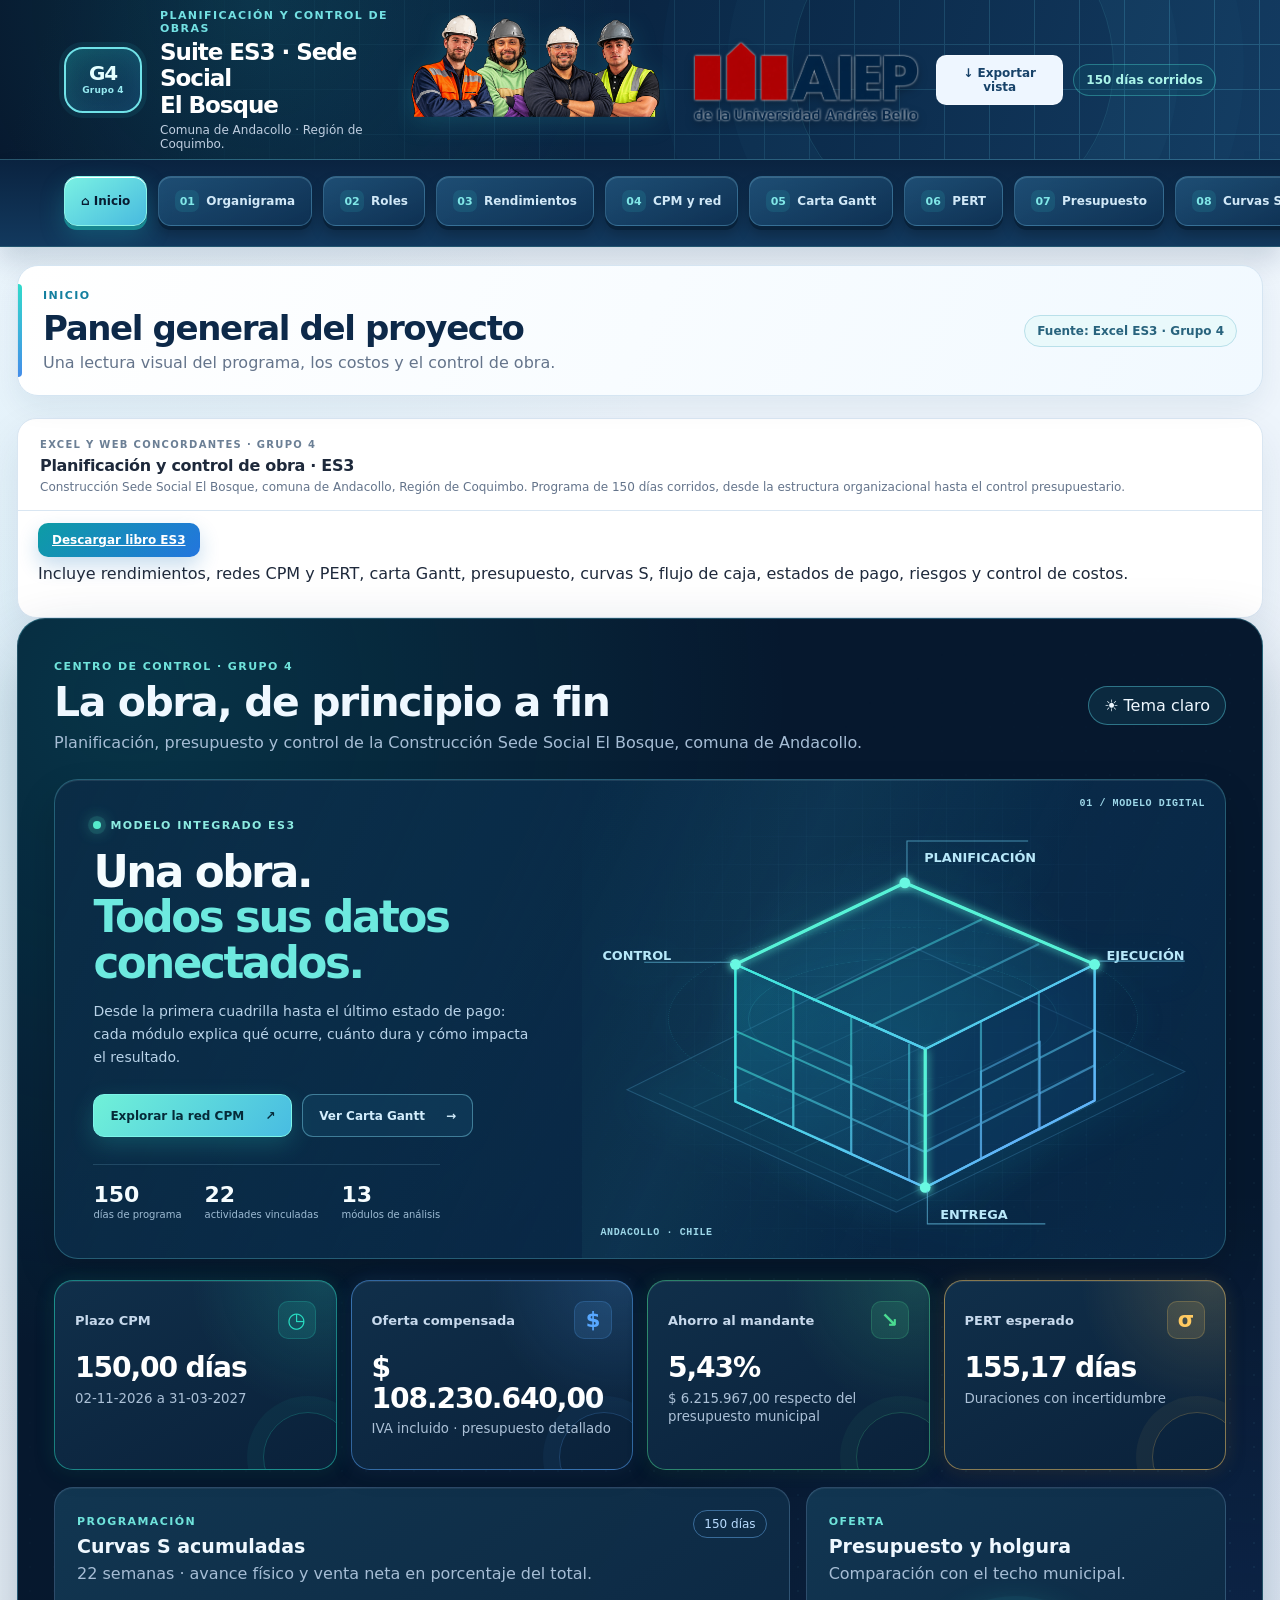
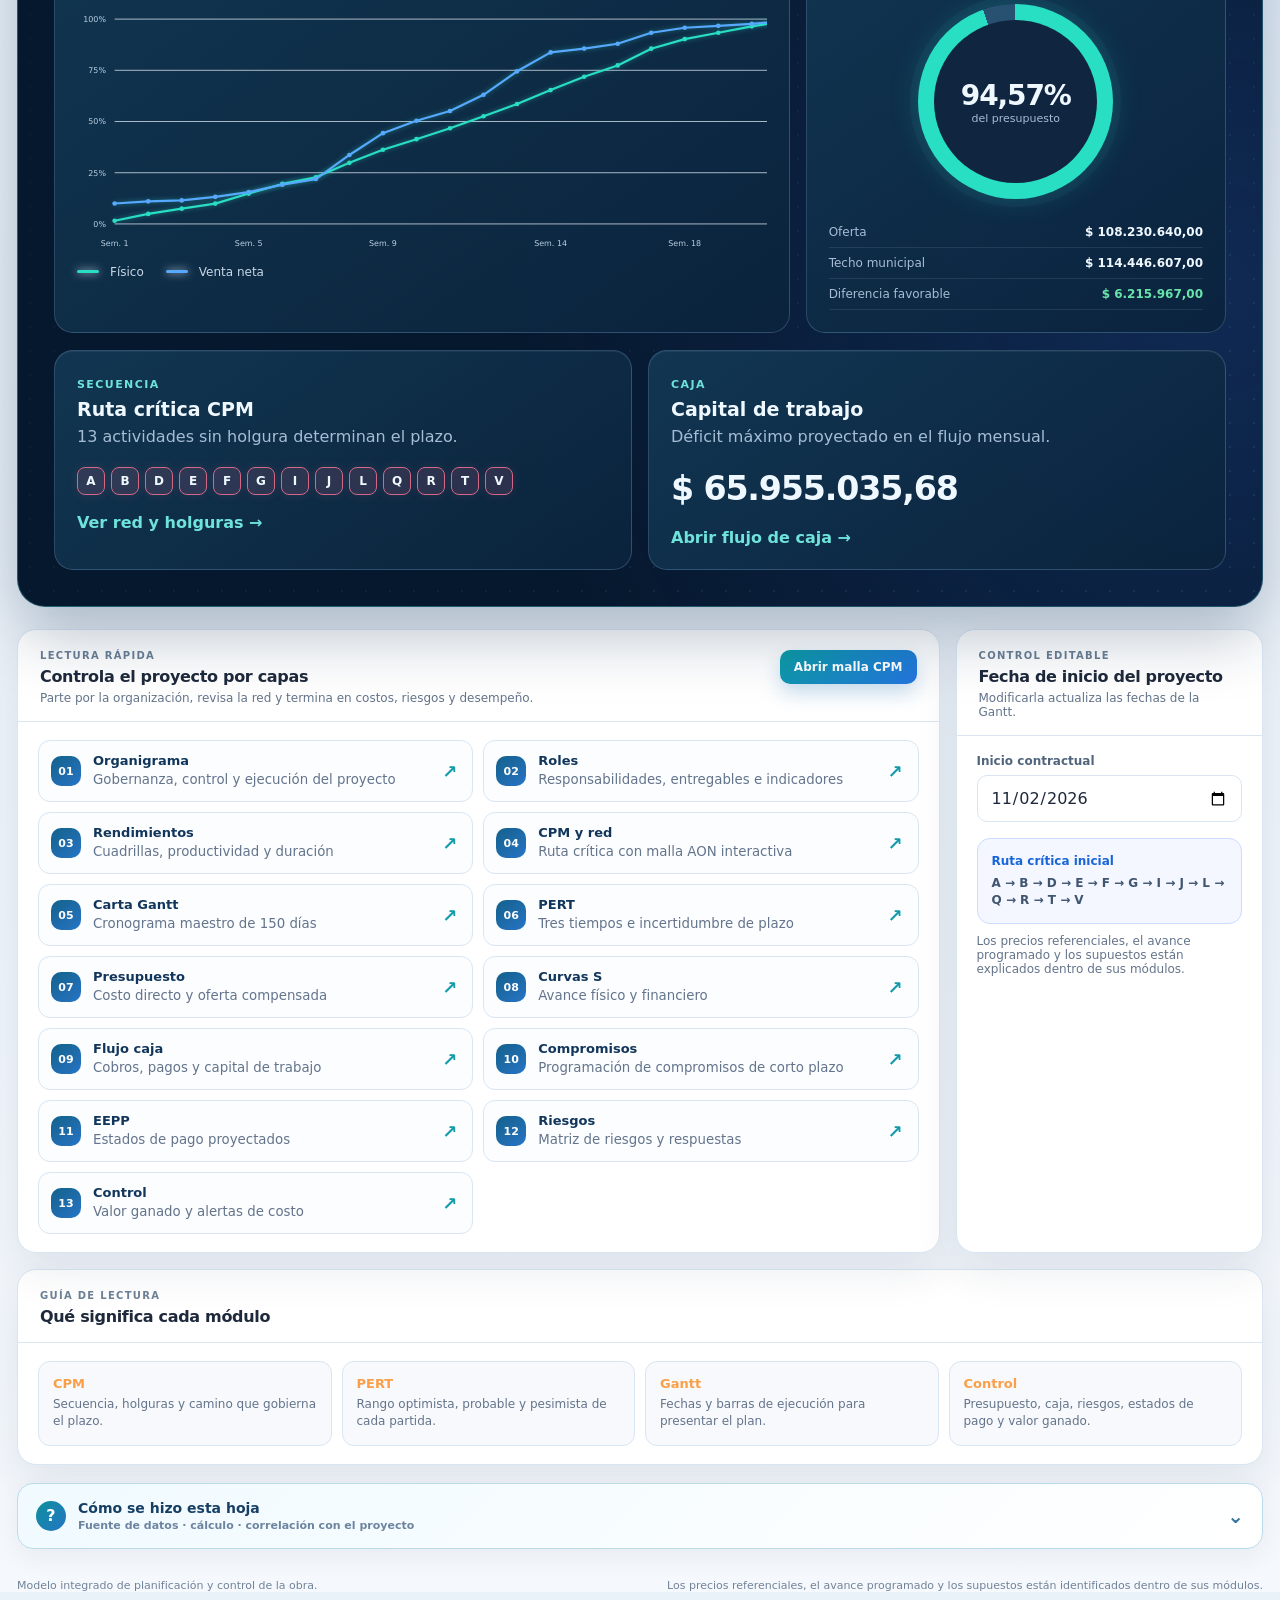
==== commit 913e5468: "Set official Andacollo project location" ====
--- a/es3_app/index.html
+++ b/es3_app/index.html
@@ -3,8 +3,8 @@
 <head>
   <meta charset="utf-8">
   <meta name="viewport" content="width=device-width, initial-scale=1">
-  <title>Suite ES3 2.0 · Sede Social El Bosque</title>
-  <meta name="description" content="Tablero visual de planificación, costos y control para la Sede Social El Bosque.">
+  <title>Suite ES3 · Construcción Sede Social El Bosque · Andacollo</title>
+  <meta name="description" content="Planificación y control de la Construcción Sede Social El Bosque, comuna de Andacollo, Región de Coquimbo.">
   <link rel="icon" type="image/svg+xml" href="data:image/svg+xml,%3Csvg xmlns='http://www.w3.org/2000/svg' viewBox='0 0 64 64'%3E%3Crect width='64' height='64' rx='16' fill='%230d1b2a'/%3E%3Cpath d='M15 45V19h8v18h26v8H15Z' fill='%23f97316'/%3E%3C/svg%3E">
   <link rel="stylesheet" href="styles.css?v=20260924-group4-team-4">
   <link rel="stylesheet" href="mobile.css?v=20260924-mobile-3">
@@ -15,7 +15,7 @@
     <div class="brand-copy">
       <div class="eyebrow">PLANIFICACIÓN Y CONTROL DE OBRAS</div>
       <h1>Suite ES3 · Sede Social<br>El Bosque</h1>
-      <p>CPM, PERT, Gantt, costos y control del proyecto en una sola vista.</p>
+      <p>Comuna de Andacollo · Región de Coquimbo.</p>
     </div>
     <div class="team-portrait"><img src="grupo4_retrato.png?v=20260924-g4-2" alt="Ilustración de los cuatro integrantes seleccionados del Grupo 4, con los brazos cruzados y cascos de seguridad"></div>
     <div class="institution-logo"><img src="aiep_logo.png?v=20260922-6" alt="AIEP de la Universidad Andrés Bello"></div>
@@ -45,9 +45,9 @@
   </footer>
 
   <script src="data.js?v=20260929-ordenado"></script>
-  <script src="app.js?v=20260929-proyeccion-clara"></script>
+  <script src="app.js?v=20260929-andacollo"></script>
   <script src="mobile.js?v=20260924-mobile-1"></script>
-  <script src="delivery.js?v=20260929-ordenado"></script>
+  <script src="delivery.js?v=20260929-andacollo"></script>
   <script src="../cpm_engine.js?v=20260929"></script>
   <script src="../diagram_renderer.js?v=20260929"></script>
   <script src="networks.js?v=20260929-alcance"></script>
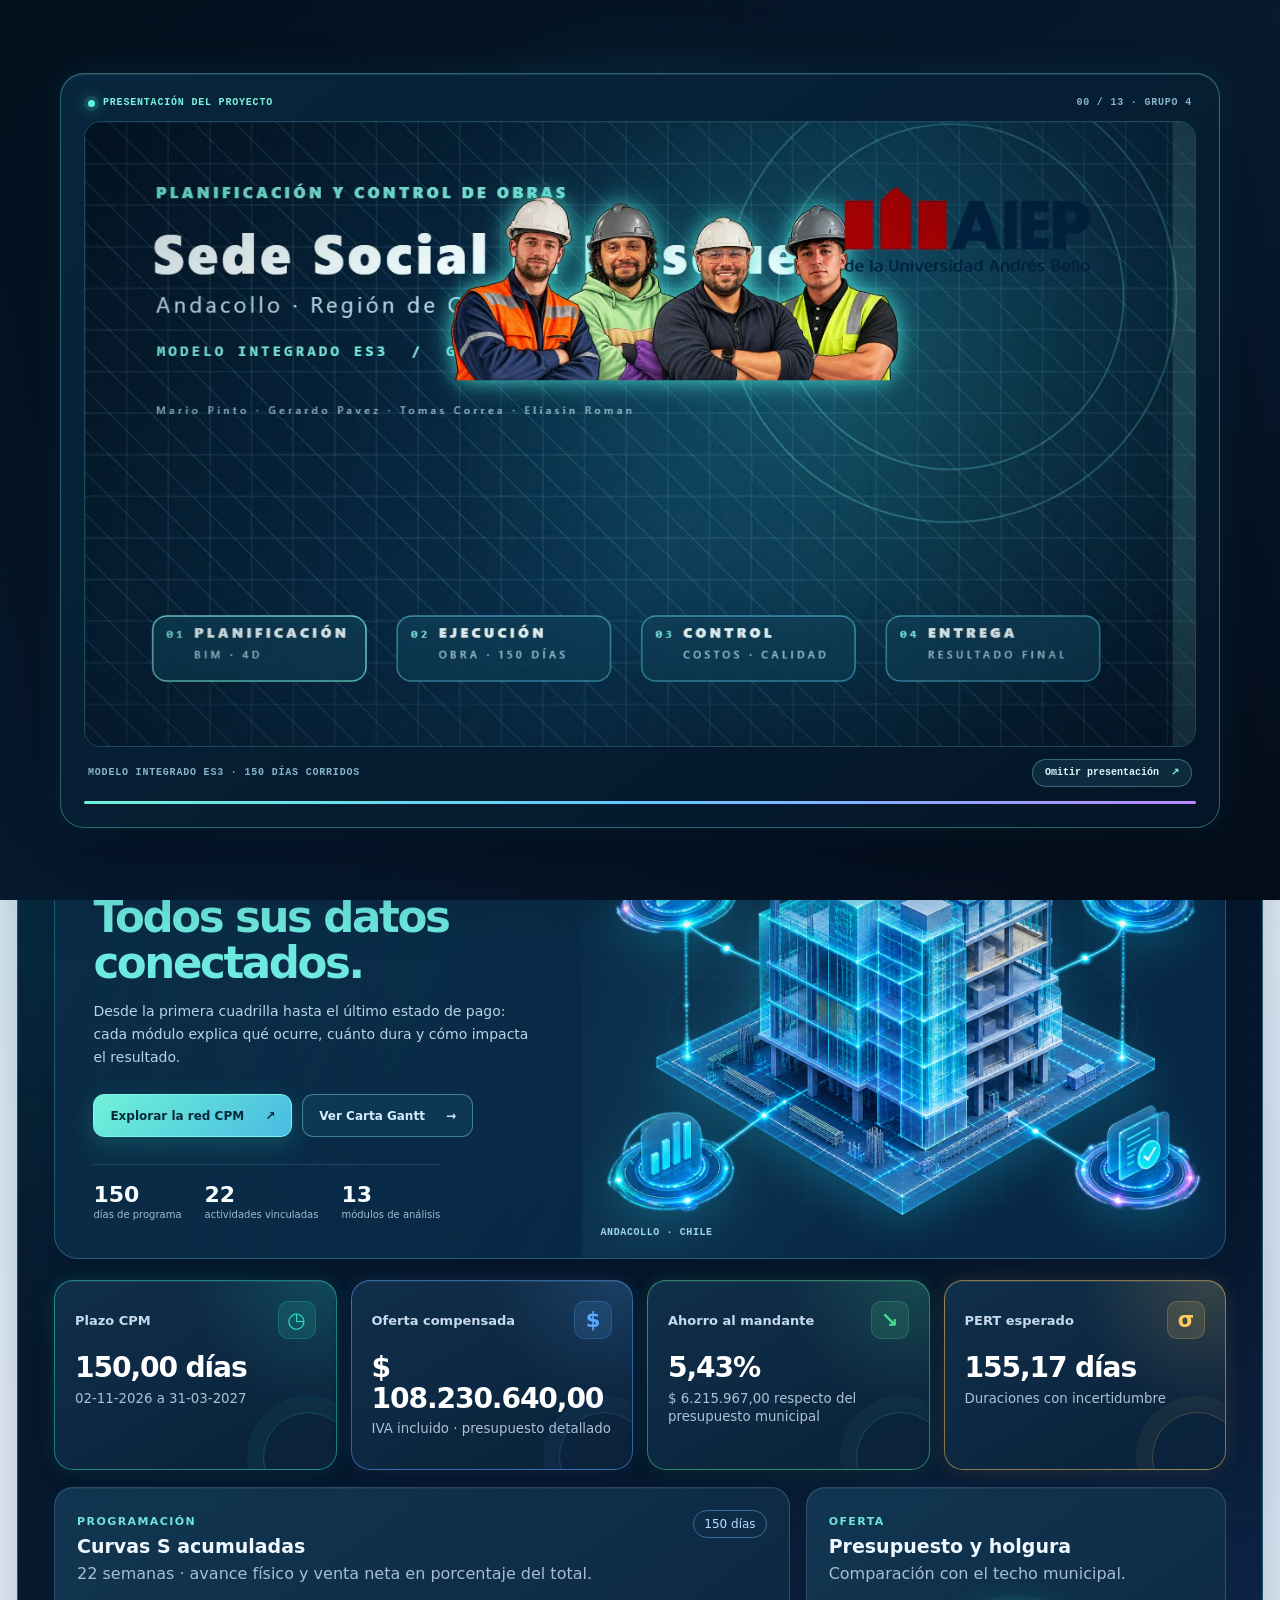
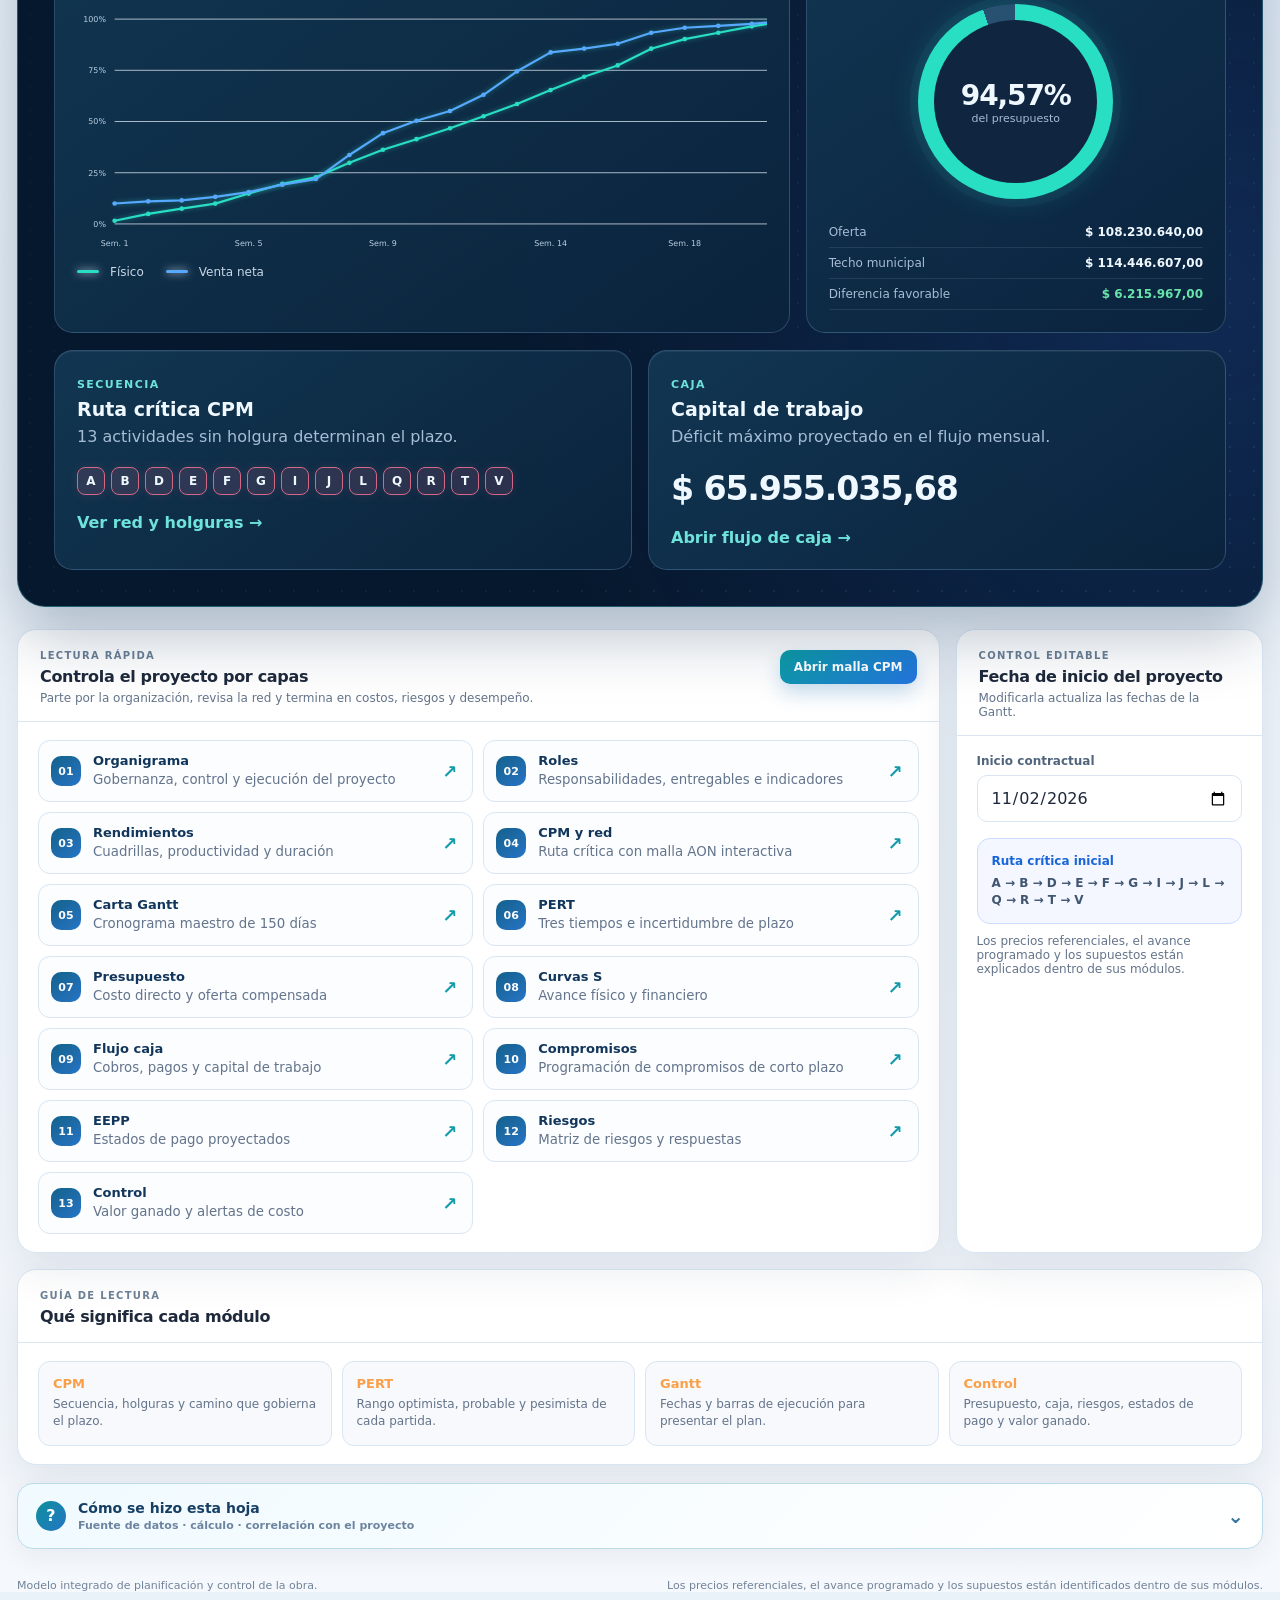
==== commit 45b5cc2a: "Add recurring Group 4 project intro video" ====
--- a/es3_app/index.html
+++ b/es3_app/index.html
@@ -44,6 +44,7 @@
     <span>Los precios referenciales, el avance programado y los supuestos están identificados dentro de sus módulos.</span>
   </footer>
 
+  <script src="intro.js?v=20260929-intro-1"></script>
   <script src="data.js?v=20260929-ordenado"></script>
   <script src="app.js?v=20260929-andacollo"></script>
   <script src="mobile.js?v=20260924-mobile-1"></script>
--- a/es3_app/styles.css
+++ b/es3_app/styles.css
@@ -414,3 +414,208 @@
 @media(max-width:1279px) {
   .team-credit-mobile { display:block; padding:5px 16px; color:#d9f4fb; background:#0d2d49; font-size:10px; font-weight:650; text-align:center; line-height:1.35; }
 }
+
+/* Cabecera compartida: la versión clásica conserva su contenido claro,
+   pero utiliza la misma franja institucional animada de la edición tecnológica. */
+body.tech-header .topbar {
+  background:radial-gradient(circle at 48% 50%,rgba(31,197,211,.13),transparent 42%),linear-gradient(115deg,#07182c,#0c3150 63%,#09243c);
+  border-bottom:1px solid rgba(110,230,232,.43);
+  box-shadow:0 18px 36px rgba(0,7,20,.35);
+}
+body.tech-header .topbar::before { opacity:.34; animation:classic-tech-grid-drift 28s linear infinite; }
+body.tech-header .topbar::after { border-color:rgba(92,235,224,.19); animation:classic-tech-orbit 9s ease-in-out infinite; }
+body.tech-header .brand-mark {
+  border-color:#77f3e4;
+  background:linear-gradient(145deg,rgba(38,224,212,.23),rgba(32,97,187,.19));
+  box-shadow:0 0 0 5px rgba(67,241,224,.08),inset 0 0 20px rgba(80,235,222,.18),0 0 26px rgba(75,241,220,.20);
+  color:#e4ffff;
+  animation:classic-tech-logo-glow 5s ease-in-out infinite;
+}
+body.tech-header .brand-mark small { color:#97eaf1; }
+body.tech-header .brand-copy h1 {
+  color:#f4fdff;
+  background:linear-gradient(90deg,#f4fdff 10%,#b5fbf5 53%,#f4fdff 87%);
+  background-size:240% 100%;
+  -webkit-background-clip:text;
+  background-clip:text;
+  -webkit-text-fill-color:transparent;
+  animation:classic-tech-text-sheen 10s ease-in-out infinite;
+}
+body.tech-header .brand-copy p { color:#b7d9e9; }
+body.tech-header .team-portrait img { filter:drop-shadow(0 6px 14px rgba(76,234,229,.26)); animation:classic-tech-portrait-float 6.5s ease-in-out infinite; }
+body.tech-header .institution-logo img { filter:drop-shadow(1px 0 0 rgba(230,249,255,.65)) drop-shadow(-1px 0 0 rgba(230,249,255,.65)) drop-shadow(0 1px 0 rgba(230,249,255,.65)) drop-shadow(0 -1px 0 rgba(230,249,255,.65)) drop-shadow(0 0 12px rgba(143,228,255,.25)); }
+body.tech-header .badge { color:#8af6e8; border-color:rgba(100,240,218,.4); background:rgba(25,135,145,.18); box-shadow:inset 0 0 14px rgba(59,237,220,.07); animation:classic-tech-badge-pulse 4.5s ease-in-out infinite; }
+body.tech-header .top-actions .button-soft { color:#d4f4ff; border:1px solid rgba(112,202,226,.39); background:linear-gradient(145deg,#164469,#0e3053); box-shadow:inset 0 1px 0 rgba(231,255,255,.11),0 7px 18px rgba(0,8,24,.20); }
+body.tech-header .top-actions .button-soft:hover { color:#f3ffff; border-color:#7eece9; background:linear-gradient(145deg,#185b85,#0d345d); box-shadow:0 11px 25px rgba(27,191,211,.22),0 0 16px rgba(78,238,232,.16); }
+body.tech-header .team-credit-mobile { color:#d9f4fb; background:#0d2d49; }
+
+/* Más vida en la vista clásica, manteniendo su lectura clara y académica. */
+body.classic-edition #app > * { animation:classic-content-in .58s cubic-bezier(.18,.8,.25,1) both; }
+body.classic-edition .page-heading { overflow:hidden; }
+body.classic-edition .page-heading::after {
+  content:"";
+  position:absolute;
+  top:0;
+  bottom:0;
+  right:-35%;
+  width:32%;
+  pointer-events:none;
+  background:linear-gradient(90deg,transparent,rgba(47,198,211,.12),transparent);
+  transform:skewX(-20deg);
+  animation:classic-heading-scan 13s ease-in-out infinite;
+}
+body.classic-edition :is(.card,.section-summary,.dashboard-panel,.insight-widget,.role-card,.performance-group,.risk-card,.commitment-card,.commitment-window,.eepp-period,.gantt-detail-card,.methodology-card,.mini-stat) {
+  transition:transform .28s cubic-bezier(.2,.8,.2,1),box-shadow .28s ease,border-color .28s ease;
+}
+body.classic-edition :is(.card,.section-summary,.dashboard-panel,.insight-widget,.role-card,.performance-group,.risk-card,.commitment-card,.commitment-window,.eepp-period,.gantt-detail-card,.methodology-card,.mini-stat):hover {
+  transform:translateY(-3px);
+  box-shadow:0 18px 34px rgba(18,74,118,.15),0 0 18px rgba(45,183,205,.08);
+}
+body.classic-edition .tab.active { animation:classic-tab-breathe 3.8s ease-in-out infinite; }
+body.classic-edition .insight-widget { animation:classic-widget-in .7s cubic-bezier(.18,.8,.25,1) both; }
+body.classic-edition .insight-widget:nth-child(2) { animation-delay:.08s; }
+body.classic-edition .insight-widget:nth-child(3) { animation-delay:.16s; }
+body.classic-edition .insight-widget:nth-child(4) { animation-delay:.24s; }
+
+/* Visual principal del modelo digital: una pieza BIM más expresiva y tecnológica. */
+.twin-art::after {
+  content:"";
+  position:absolute;
+  z-index:1;
+  inset:0;
+  pointer-events:none;
+  background:url("digital-twin-construction-2.png?v=20260929-construction-2") center / contain no-repeat;
+  filter:drop-shadow(0 13px 21px rgba(21,207,225,.22));
+  animation:twin-image-float 8s ease-in-out infinite;
+}
+.twin-art svg { opacity:0; }
+.twin-orbit { animation:twin-orbit-spin 18s linear infinite; }
+.orbit-two { animation-direction:reverse; animation-duration:27s; }
+.twin-primary { position:relative; overflow:hidden; }
+.twin-primary::after {
+  content:"";
+  position:absolute;
+  inset:-20% auto -20% -55%;
+  width:34%;
+  transform:skewX(-18deg);
+  background:linear-gradient(90deg,transparent,rgba(255,255,255,.42),transparent);
+  animation:twin-button-sweep 4.8s ease-in-out infinite;
+  pointer-events:none;
+}
+body.classic-edition .dashboard-stage::before { animation:classic-dashboard-grid 28s linear infinite; }
+body.classic-edition .dashboard-stage::after {
+  content:"";
+  position:absolute;
+  z-index:-1;
+  inset:-15% 20% auto -15%;
+  height:55%;
+  transform:rotate(-8deg) translateX(-120%);
+  background:linear-gradient(90deg,transparent,rgba(98,245,227,.08),transparent);
+  animation:classic-dashboard-scan 14s ease-in-out infinite;
+  pointer-events:none;
+}
+body.classic-edition .twin-art::after { animation-duration:6.8s; }
+body.classic-edition .twin-orbit { animation-duration:14s; }
+body.classic-edition .orbit-two { animation-duration:21s; }
+
+/* Intro audiovisual de bienvenida, visible en cada entrada a la aplicación. */
+body.intro-open { overflow:hidden; }
+.project-intro { position:fixed; inset:0; z-index:1000; display:grid; place-items:center; padding:clamp(12px,3vw,42px); color:#e9fbff; background:radial-gradient(circle at 50% 36%,rgba(31,164,190,.21),transparent 37%),linear-gradient(145deg,#04101d,#071b31 58%,#050d19); animation:intro-fade-in .55s ease both; }
+.project-intro::before { content:""; position:absolute; inset:0; opacity:.23; background-image:linear-gradient(rgba(89,202,224,.13) 1px,transparent 1px),linear-gradient(90deg,rgba(89,202,224,.13) 1px,transparent 1px); background-size:44px 44px; mask-image:radial-gradient(ellipse at center,black 20%,transparent 87%); animation:intro-grid-drift 24s linear infinite; }
+.intro-shell { position:relative; width:min(1160px,100%); padding:clamp(12px,1.8vw,23px); border:1px solid rgba(104,234,229,.35); border-radius:24px; background:linear-gradient(145deg,rgba(8,39,63,.94),rgba(5,22,40,.95)); box-shadow:0 30px 85px rgba(0,5,18,.58),0 0 36px rgba(34,204,210,.12),inset 0 1px 0 rgba(220,255,255,.12); animation:intro-shell-in .72s cubic-bezier(.18,.8,.25,1) both; }
+.intro-topline,.intro-bottom { display:flex; align-items:center; justify-content:space-between; gap:12px; color:#87b6c9; font:800 10px/1.2 ui-monospace,Consolas,monospace; letter-spacing:.08em; }
+.intro-topline { padding:0 4px 12px; }
+.intro-live { display:inline-flex; align-items:center; gap:8px; color:#7af4df; }
+.intro-live i { width:7px; height:7px; border-radius:50%; background:#5cf5da; box-shadow:0 0 0 4px rgba(92,245,218,.12),0 0 15px #5cf5da; animation:intro-live-pulse 2s ease-in-out infinite; }
+.intro-media { position:relative; overflow:hidden; aspect-ratio:16/9; border:1px solid rgba(95,203,223,.25); border-radius:17px; background:#061a2d; box-shadow:inset 0 1px 0 rgba(255,255,255,.09); }
+.intro-video,.intro-fallback-art { position:absolute; inset:0; width:100%; height:100%; object-fit:cover; }
+.intro-video { display:block; background:#061a2d; }
+.intro-fallback-art { display:none; background:radial-gradient(circle at 50% 45%,rgba(37,156,180,.22),transparent 52%),linear-gradient(145deg,#062037,#071524); }
+.intro-fallback-art img { display:block; width:75%; height:92%; margin:2% auto 0; object-fit:contain; filter:drop-shadow(0 0 20px rgba(80,238,224,.31)); animation:intro-fallback-float 4s ease-in-out infinite; }
+.intro-vignette { position:absolute; inset:0; pointer-events:none; background:linear-gradient(90deg,rgba(3,13,24,.16),transparent 35%,transparent 70%,rgba(3,13,24,.2)),linear-gradient(0deg,rgba(3,12,22,.28),transparent 24%,transparent 76%,rgba(3,12,22,.18)); }
+.intro-overlay-copy { position:absolute; inset:0; display:flex; flex-direction:column; justify-content:center; align-items:flex-start; padding:8%; opacity:0; pointer-events:none; }
+.intro-overlay-copy span { color:#7af4df; font:800 11px/1.2 ui-monospace,monospace; letter-spacing:.12em; }
+.intro-overlay-copy h1 { margin:18px 0 10px; color:#f5feff; font-size:clamp(28px,5vw,68px); line-height:1.03; letter-spacing:-.05em; }
+.intro-overlay-copy h1 em { color:#73e8dc; font-style:normal; }
+.intro-overlay-copy p { margin:0; color:#b9d5e4; font-size:clamp(14px,2vw,22px); }
+.intro-overlay-copy small { margin-top:28px; color:#8ab6c8; font-size:12px; }
+.video-fallback .intro-video { display:none; }
+.video-fallback .intro-fallback-art { display:block; }
+.video-fallback .intro-overlay-copy { opacity:1; }
+.intro-bottom { padding:12px 4px 2px; }
+.intro-skip { border:1px solid rgba(115,222,226,.36); border-radius:999px; padding:8px 12px; color:#d6f7fa; background:rgba(57,151,174,.16); font:800 10px/1 ui-monospace,monospace; cursor:pointer; transition:transform .22s ease,box-shadow .22s ease,border-color .22s ease; }
+.intro-skip:hover { transform:translateY(-2px); border-color:#78f1e6; box-shadow:0 8px 20px rgba(37,207,215,.18); }
+.intro-skip b { color:#7af4df; margin-left:6px; }
+.intro-progress { height:3px; margin-top:12px; overflow:hidden; border-radius:999px; background:rgba(97,180,200,.18); }
+.intro-progress i { display:block; width:100%; height:100%; transform-origin:left center; background:linear-gradient(90deg,#70f2d9,#62c5ff,#b98cff); box-shadow:0 0 12px #6bf0db; animation:intro-progress 7.6s linear both; }
+.is-closing { animation:intro-fade-out .45s ease both; pointer-events:none; }
+@keyframes intro-fade-in { from { opacity:0; } to { opacity:1; } }
+@keyframes intro-fade-out { to { opacity:0; } }
+@keyframes intro-shell-in { from { opacity:0; transform:translateY(18px) scale(.97); filter:blur(5px); } to { opacity:1; transform:none; filter:none; } }
+@keyframes intro-grid-drift { to { transform:translate(44px,44px); } }
+@keyframes intro-live-pulse { 50% { opacity:.42; box-shadow:0 0 0 7px rgba(92,245,218,.06),0 0 20px #5cf5da; } }
+@keyframes intro-fallback-float { 50% { transform:translateY(-7px) scale(1.015); } }
+@keyframes intro-progress { from { transform:scaleX(0); } to { transform:scaleX(1); } }
+@media(max-width:650px) { .project-intro { padding:10px; }.intro-shell { border-radius:18px; padding:10px; }.intro-topline,.intro-bottom { font-size:8px; }.intro-topline { padding-bottom:8px; }.intro-bottom { align-items:flex-start; flex-direction:column; }.intro-skip { align-self:flex-end; }.intro-overlay-copy { padding:9%; }.intro-overlay-copy h1 { margin:12px 0 7px; }.intro-overlay-copy small { margin-top:16px; font-size:9px; } }
+@media(prefers-reduced-motion:reduce) { .project-intro::before,.intro-live i,.intro-fallback-art img,.intro-progress i { animation:none; }.intro-progress i { transform:none; }.intro-shell { animation:none; } }
+
+@keyframes classic-tech-grid-drift { to { transform:translate(44px,44px); } }
+@keyframes classic-tech-orbit { 50% { transform:scale(1.06) rotate(8deg); opacity:.67; } }
+@keyframes classic-tech-logo-glow { 50% { box-shadow:0 0 0 5px rgba(67,241,224,.12),inset 0 0 27px rgba(80,235,222,.26),0 0 33px rgba(75,241,220,.35); } }
+@keyframes classic-tech-text-sheen { 50% { background-position:100% center; } }
+@keyframes classic-tech-portrait-float { 50% { transform:translateY(-4px); filter:drop-shadow(0 10px 20px rgba(76,234,229,.31)); } }
+@keyframes classic-tech-badge-pulse { 50% { box-shadow:inset 0 0 18px rgba(59,237,220,.12),0 0 18px rgba(65,226,218,.15); } }
+@keyframes classic-content-in { from { opacity:0; transform:translateY(12px); } to { opacity:1; transform:none; } }
+@keyframes classic-heading-scan { 0%,22% { right:-35%; } 60%,100% { right:115%; } }
+@keyframes classic-tab-breathe { 50% { box-shadow:0 4px 0 #178891,0 10px 28px rgba(29,186,193,.34),0 0 22px rgba(71,247,227,.18),inset 0 1px 0 white; } }
+@keyframes classic-widget-in { from { opacity:0; transform:translateY(14px) scale(.985); } to { opacity:1; transform:none; } }
+@keyframes twin-image-float { 0%,100% { transform:translateY(0) scale(1); } 50% { transform:translateY(-7px) scale(1.012); } }
+@keyframes twin-orbit-spin { 0% { transform:translate(-50%,-50%) rotateX(67deg) rotateZ(0deg); } 100% { transform:translate(-50%,-50%) rotateX(67deg) rotateZ(360deg); } }
+@keyframes twin-button-sweep { 0%,20% { left:-55%; } 62%,100% { left:145%; } }
+@keyframes classic-dashboard-grid { to { background-position:28px 28px; } }
+@keyframes classic-dashboard-scan { 0%,23% { transform:rotate(-8deg) translateX(-120%); opacity:0; } 40% { opacity:1; } 68%,100% { transform:rotate(-8deg) translateX(250%); opacity:0; } }
+
+@media(prefers-reduced-motion:reduce) {
+  body.tech-header *,body.tech-header *::before,body.tech-header *::after,
+  body.classic-edition *,body.classic-edition *::before,body.classic-edition *::after {
+    animation-duration:.01ms !important;
+    animation-iteration-count:1 !important;
+    scroll-behavior:auto !important;
+    transition-duration:.01ms !important;
+  }
+}
+
+/* Selector interactivo del alcance CPM/PERT. */
+.rubric-networks .scope-picker { align-items:stretch; }
+.rubric-networks .scope-nudge { grid-column:1 / -1; display:flex; align-items:center; gap:11px; min-height:46px; padding:2px 3px 5px; }
+.rubric-networks .scope-nudge-arrow { display:grid; place-items:center; width:33px; height:33px; flex:0 0 33px; border-radius:50%; color:#fff; background:linear-gradient(135deg,#f97316,#e83d7a); box-shadow:0 0 0 4px rgba(249,115,22,.12),0 0 18px rgba(233,79,90,.24); font-size:19px; animation:scope-arrow-nudge 1.9s ease-in-out infinite; }
+.rubric-networks .scope-nudge-copy { display:grid; gap:3px; }
+.rubric-networks .scope-nudge-copy strong { color:#183a58; font-size:10px; letter-spacing:.075em; }
+.rubric-networks .scope-nudge-copy small { color:#6a8093; font-size:10px; line-height:1.3; }
+.rubric-networks .scope-nudge-current { display:grid; gap:2px; margin-left:auto; padding:6px 9px; border:1px solid #c9dce9; border-radius:9px; color:#61788c; background:#f5faff; font-size:9px; font-weight:700; white-space:nowrap; }
+.rubric-networks .scope-nudge-current b { color:#185d91; font-size:11px; }
+body .rubric-networks .scope-choice { position:relative; min-height:122px; overflow:hidden; isolation:isolate; border-radius:15px; box-shadow:0 5px 0 #d6e2ec,0 10px 20px rgba(16,47,74,.10); }
+body .rubric-networks .scope-choice::after { content:""; position:absolute; z-index:2; top:-35%; bottom:-35%; left:-44%; width:34%; transform:skewX(-19deg); background:linear-gradient(90deg,transparent,rgba(255,255,255,.78),transparent); opacity:0; pointer-events:none; }
+body .rubric-networks .scope-choice > * { position:relative; z-index:1; }
+body .rubric-networks .scope-choice:hover { transform:translateY(-4px); box-shadow:0 7px 0 #cddce8,0 15px 28px rgba(16,47,74,.17),0 0 20px rgba(38,158,202,.13); }
+body .rubric-networks .scope-choice:hover::after { opacity:1; animation:scope-card-sweep .85s ease both; }
+body .rubric-networks .scope-choice.is-active { animation:scope-active-breathe 3.2s ease-in-out infinite; }
+body .rubric-networks .scope-choice.is-active::before { content:""; position:absolute; z-index:0; inset:0; transform:translateX(-130%); background:linear-gradient(105deg,transparent 32%,rgba(255,255,255,.32) 50%,transparent 68%); animation:scope-active-sweep 5.5s ease-in-out infinite; pointer-events:none; }
+body .rubric-networks .scope-choice:focus-visible { outline:3px solid #f59e0b; outline-offset:4px; }
+.rubric-networks .scope-choice-action { display:flex; justify-content:space-between; align-items:center; width:100%; margin-top:auto; padding-top:7px; border-top:1px solid rgba(67,105,137,.18); color:#365d7b; font-size:10px; font-weight:850; }
+.rubric-networks .scope-choice-action i { display:grid; place-items:center; width:21px; height:21px; border-radius:50%; color:#fff; background:#286f9f; font-size:13px; font-style:normal; }
+body .rubric-networks .scope-choice.is-active .scope-choice-action { color:#183b58; border-color:rgba(38,88,129,.24); }
+body .rubric-networks .scope-choice.is-active .scope-choice-action i { background:#123c5e; box-shadow:0 0 12px rgba(20,80,130,.24); }
+@keyframes scope-arrow-nudge { 0%,100% { transform:translateX(0); box-shadow:0 0 0 4px rgba(249,115,22,.12),0 0 18px rgba(233,79,90,.24); } 50% { transform:translateX(5px); box-shadow:0 0 0 7px rgba(249,115,22,.05),0 0 27px rgba(233,79,90,.4); } }
+@keyframes scope-card-sweep { to { left:130%; } }
+@keyframes scope-active-sweep { 0%,24% { transform:translateX(-130%); } 58%,100% { transform:translateX(230%); } }
+@keyframes scope-active-breathe { 0%,100% { filter:saturate(1); } 50% { filter:saturate(1.11); } }
+@media(max-width:700px) {
+  .rubric-networks .scope-nudge { flex-wrap:wrap; padding:8px 0; }
+  .rubric-networks .scope-nudge-current { margin:0 0 0 44px; }
+  body .rubric-networks .scope-choice { min-height:116px; padding:12px 15px; }
+}
+@media(prefers-reduced-motion:reduce) {
+  .rubric-networks .scope-nudge-arrow,body .rubric-networks .scope-choice.is-active { animation:none; }
+  body .rubric-networks .scope-choice::before,body .rubric-networks .scope-choice::after { animation:none; }
+}
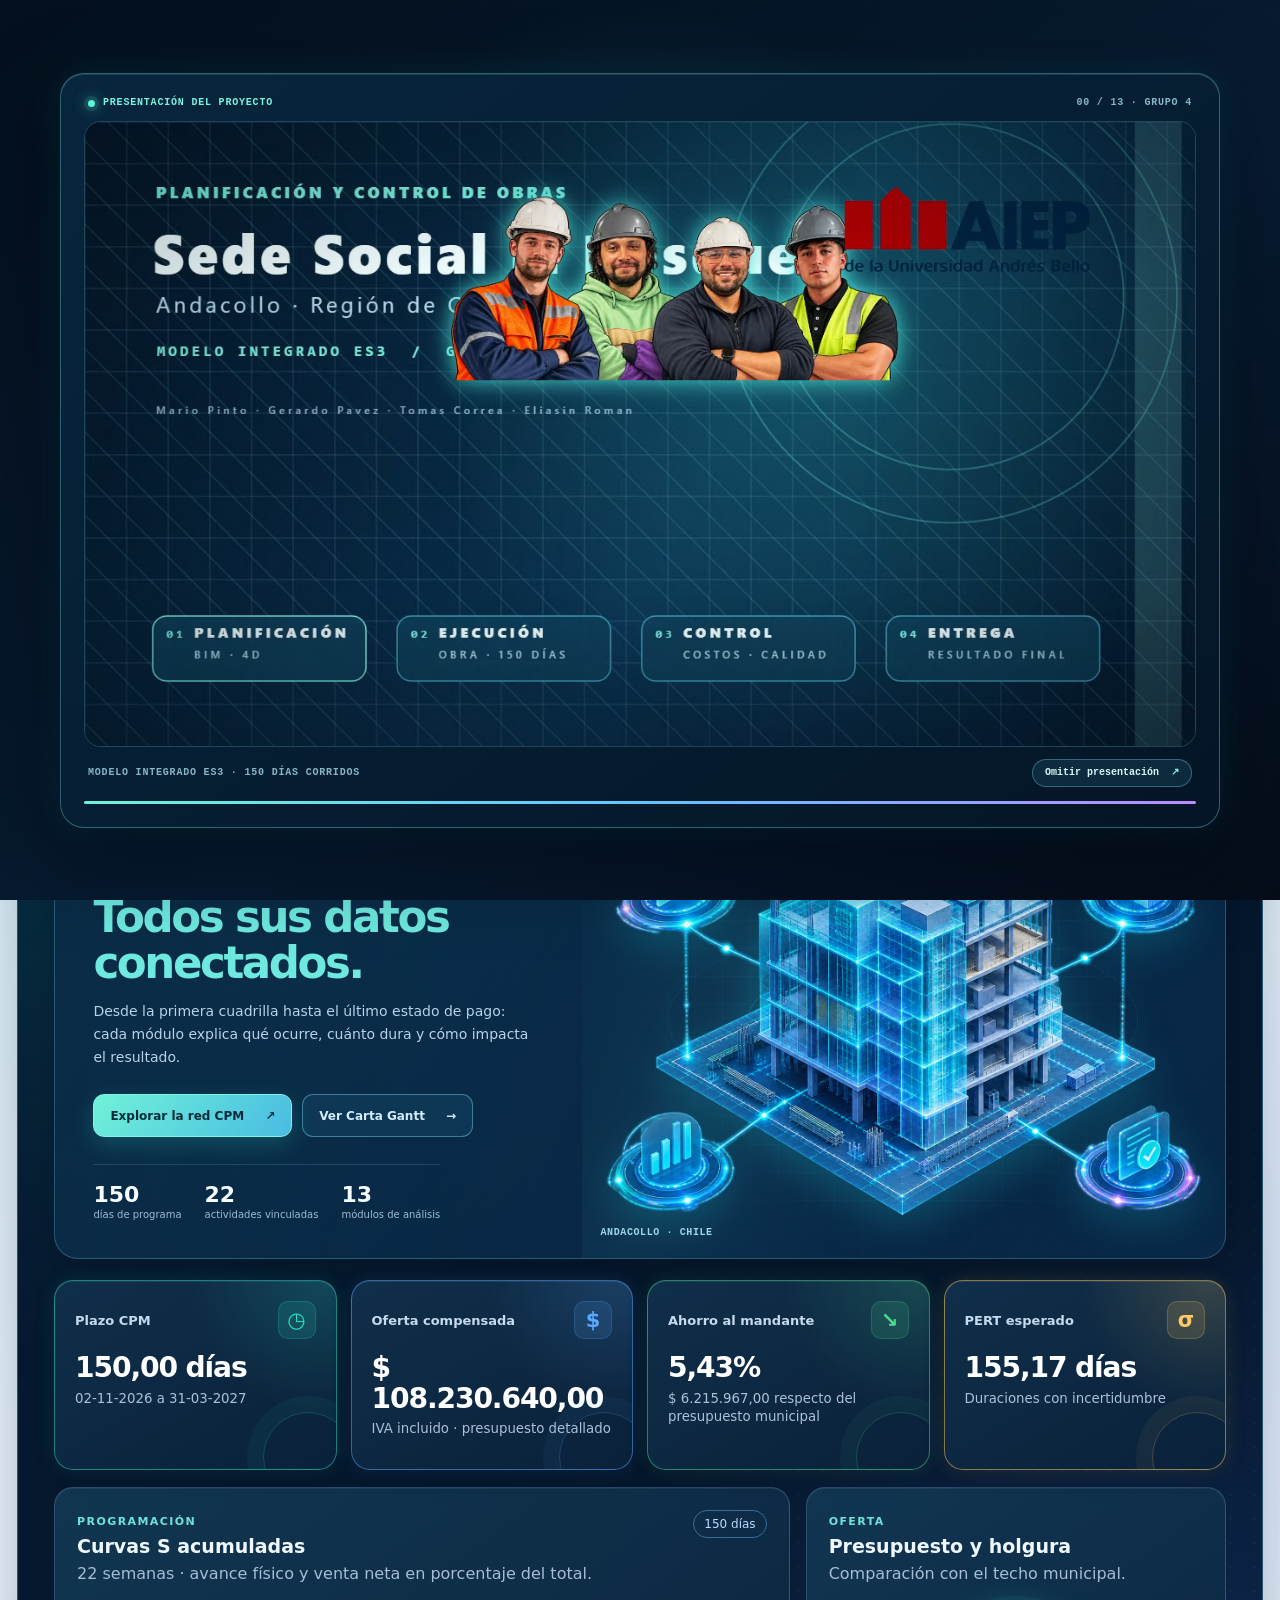
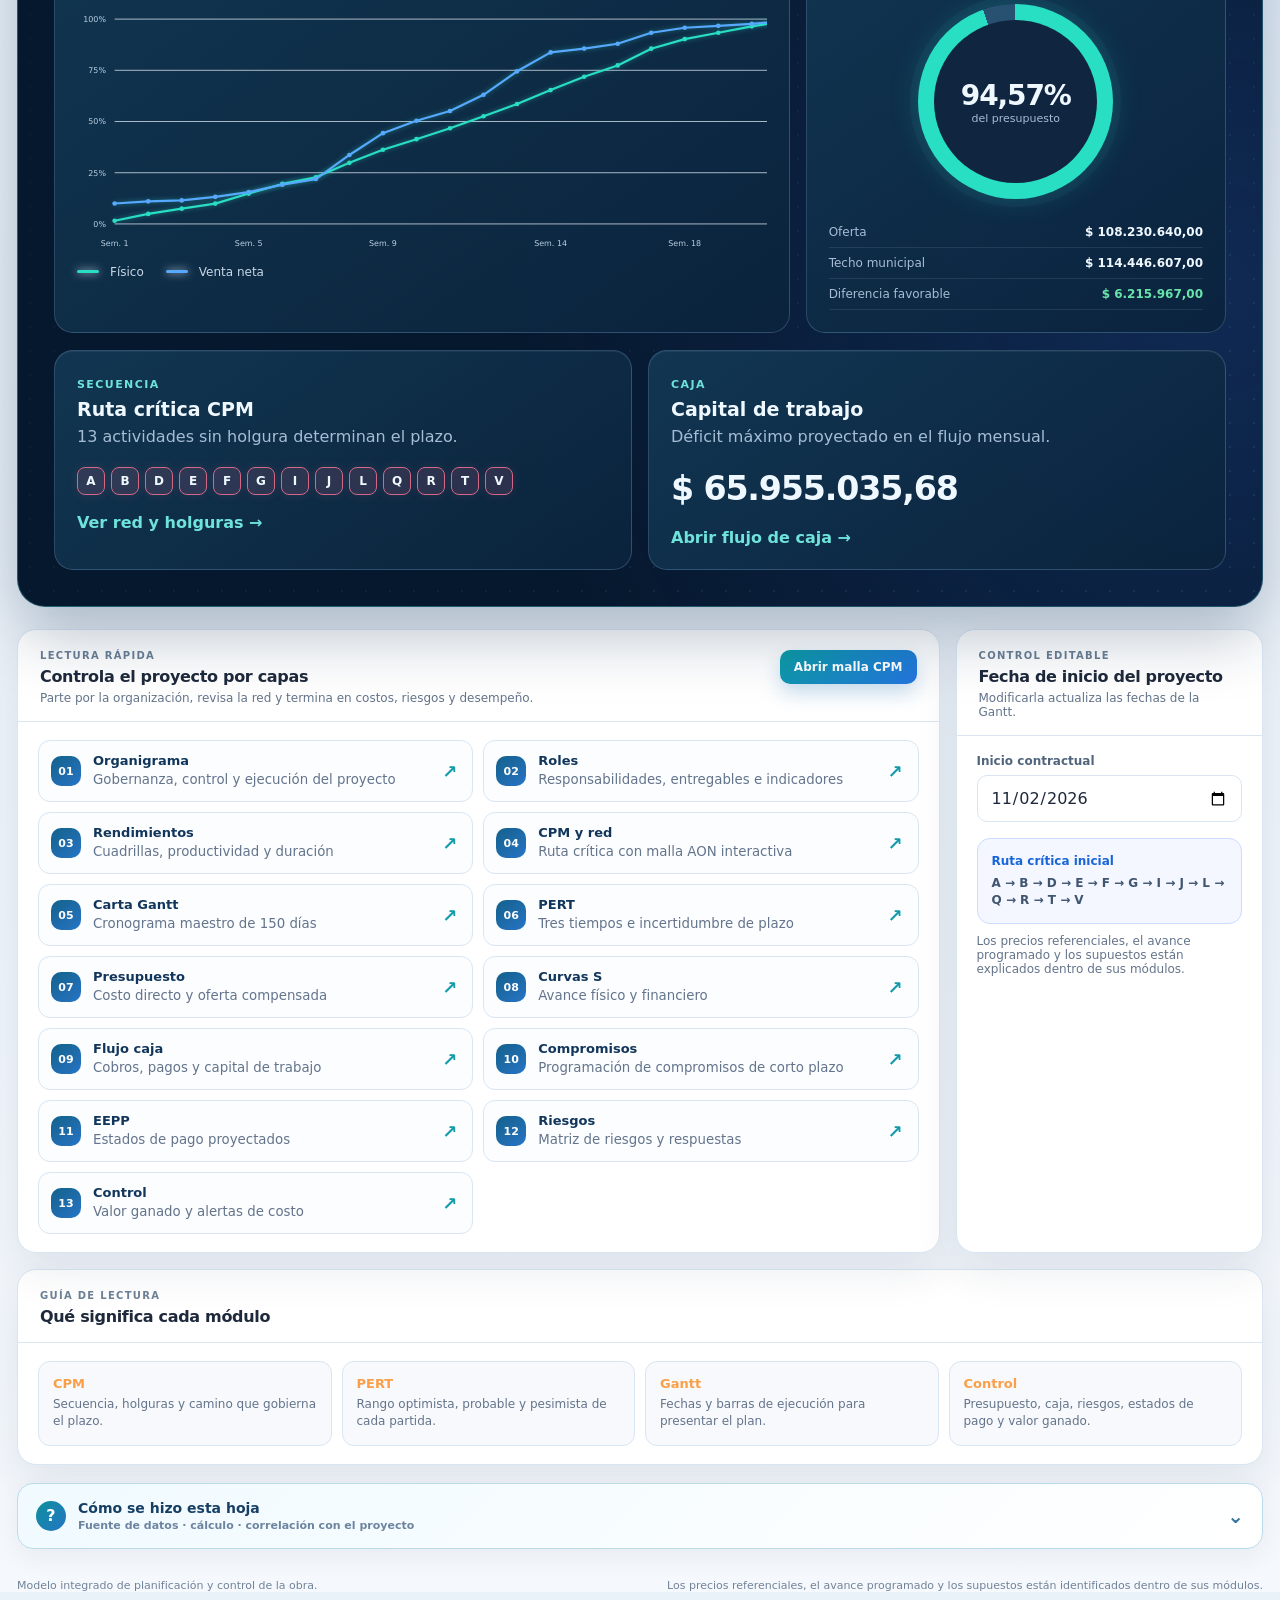
==== commit aae720c3: "Refresh intro styles on ES3 entry page" ====
--- a/es3_app/index.html
+++ b/es3_app/index.html
@@ -6,7 +6,7 @@
   <title>Suite ES3 · Construcción Sede Social El Bosque · Andacollo</title>
   <meta name="description" content="Planificación y control de la Construcción Sede Social El Bosque, comuna de Andacollo, Región de Coquimbo.">
   <link rel="icon" type="image/svg+xml" href="data:image/svg+xml,%3Csvg xmlns='http://www.w3.org/2000/svg' viewBox='0 0 64 64'%3E%3Crect width='64' height='64' rx='16' fill='%230d1b2a'/%3E%3Cpath d='M15 45V19h8v18h26v8H15Z' fill='%23f97316'/%3E%3C/svg%3E">
-  <link rel="stylesheet" href="styles.css?v=20260924-group4-team-4">
+  <link rel="stylesheet" href="styles.css?v=20260929-intro-1">
   <link rel="stylesheet" href="mobile.css?v=20260924-mobile-3">
 </head>
 <body>
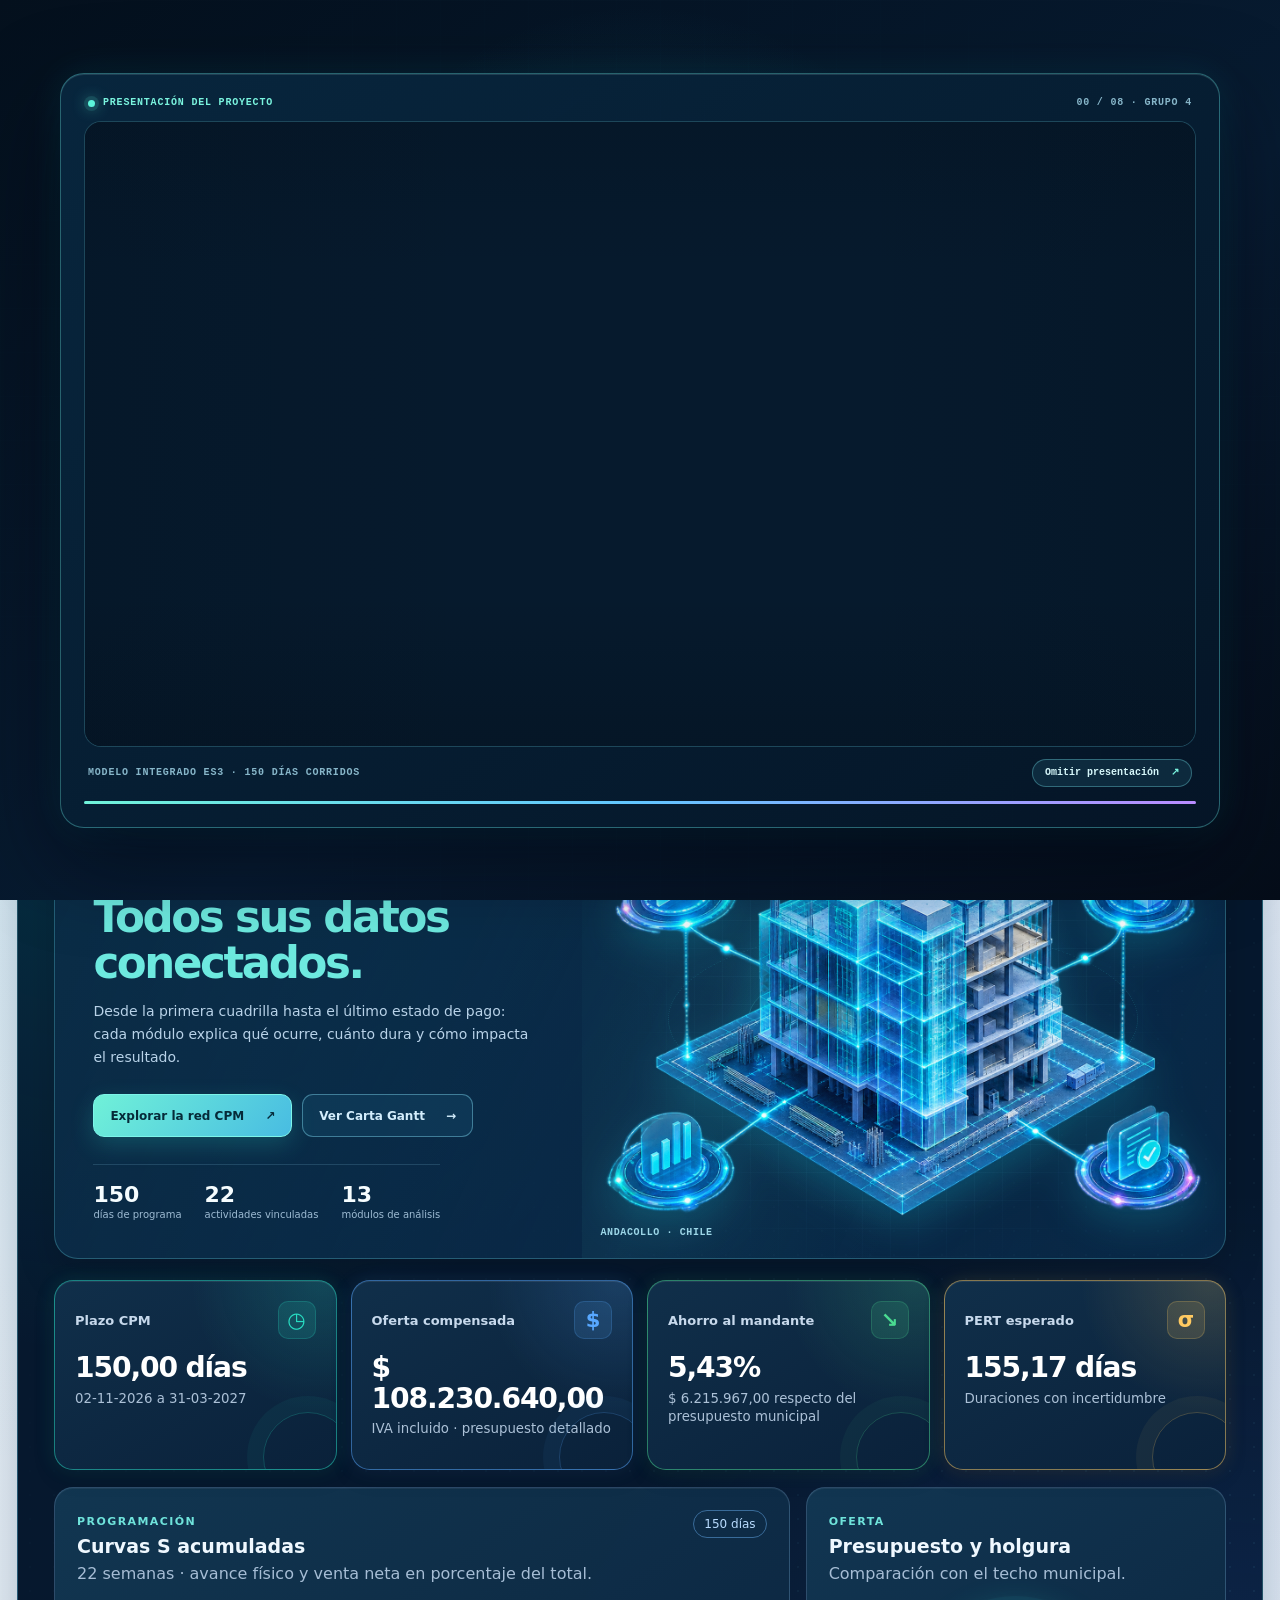
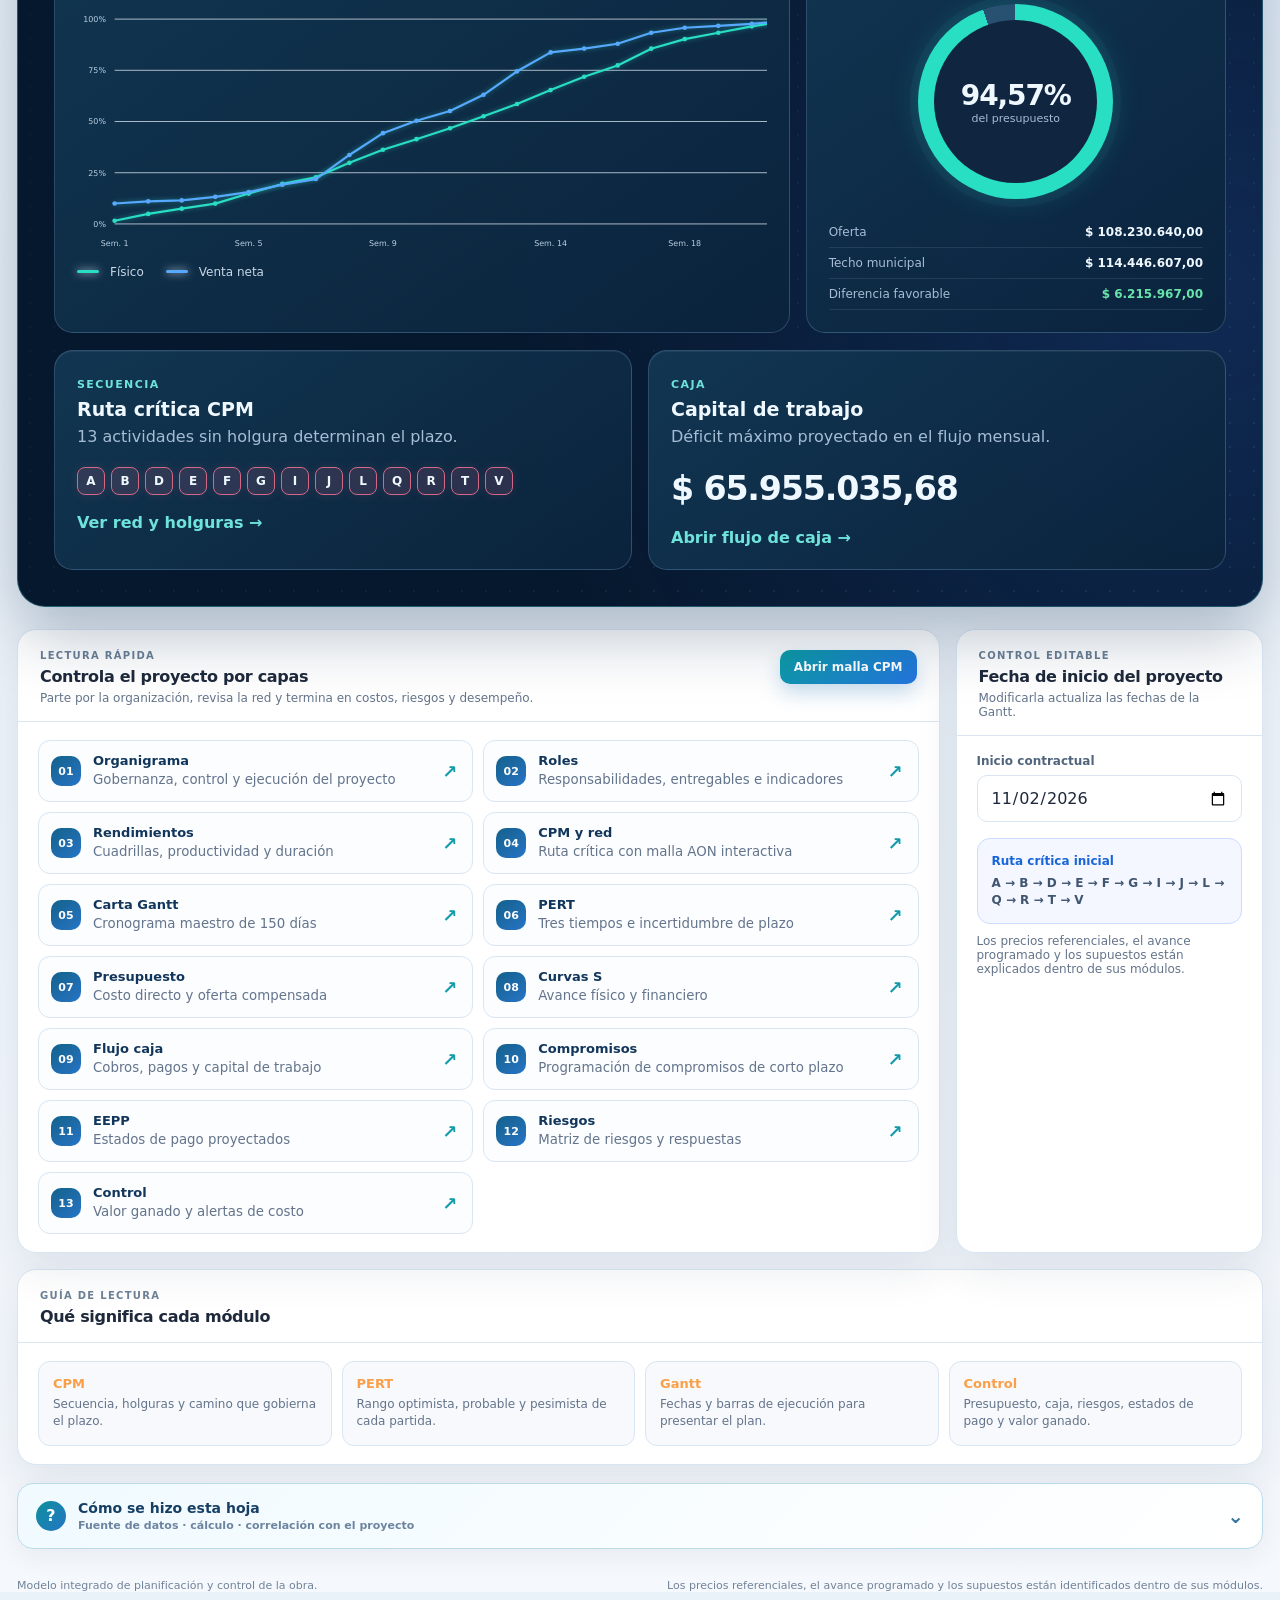
==== commit ffa7981e: "Refresh intro asset cache on all entry points" ====
--- a/es3_app/index.html
+++ b/es3_app/index.html
@@ -44,7 +44,7 @@
     <span>Los precios referenciales, el avance programado y los supuestos están identificados dentro de sus módulos.</span>
   </footer>
 
-  <script src="intro.js?v=20260929-intro-1"></script>
+  <script src="intro.js?v=20260929-intro-mp4-1"></script>
   <script src="data.js?v=20260929-ordenado"></script>
   <script src="app.js?v=20260929-andacollo"></script>
   <script src="mobile.js?v=20260924-mobile-1"></script>
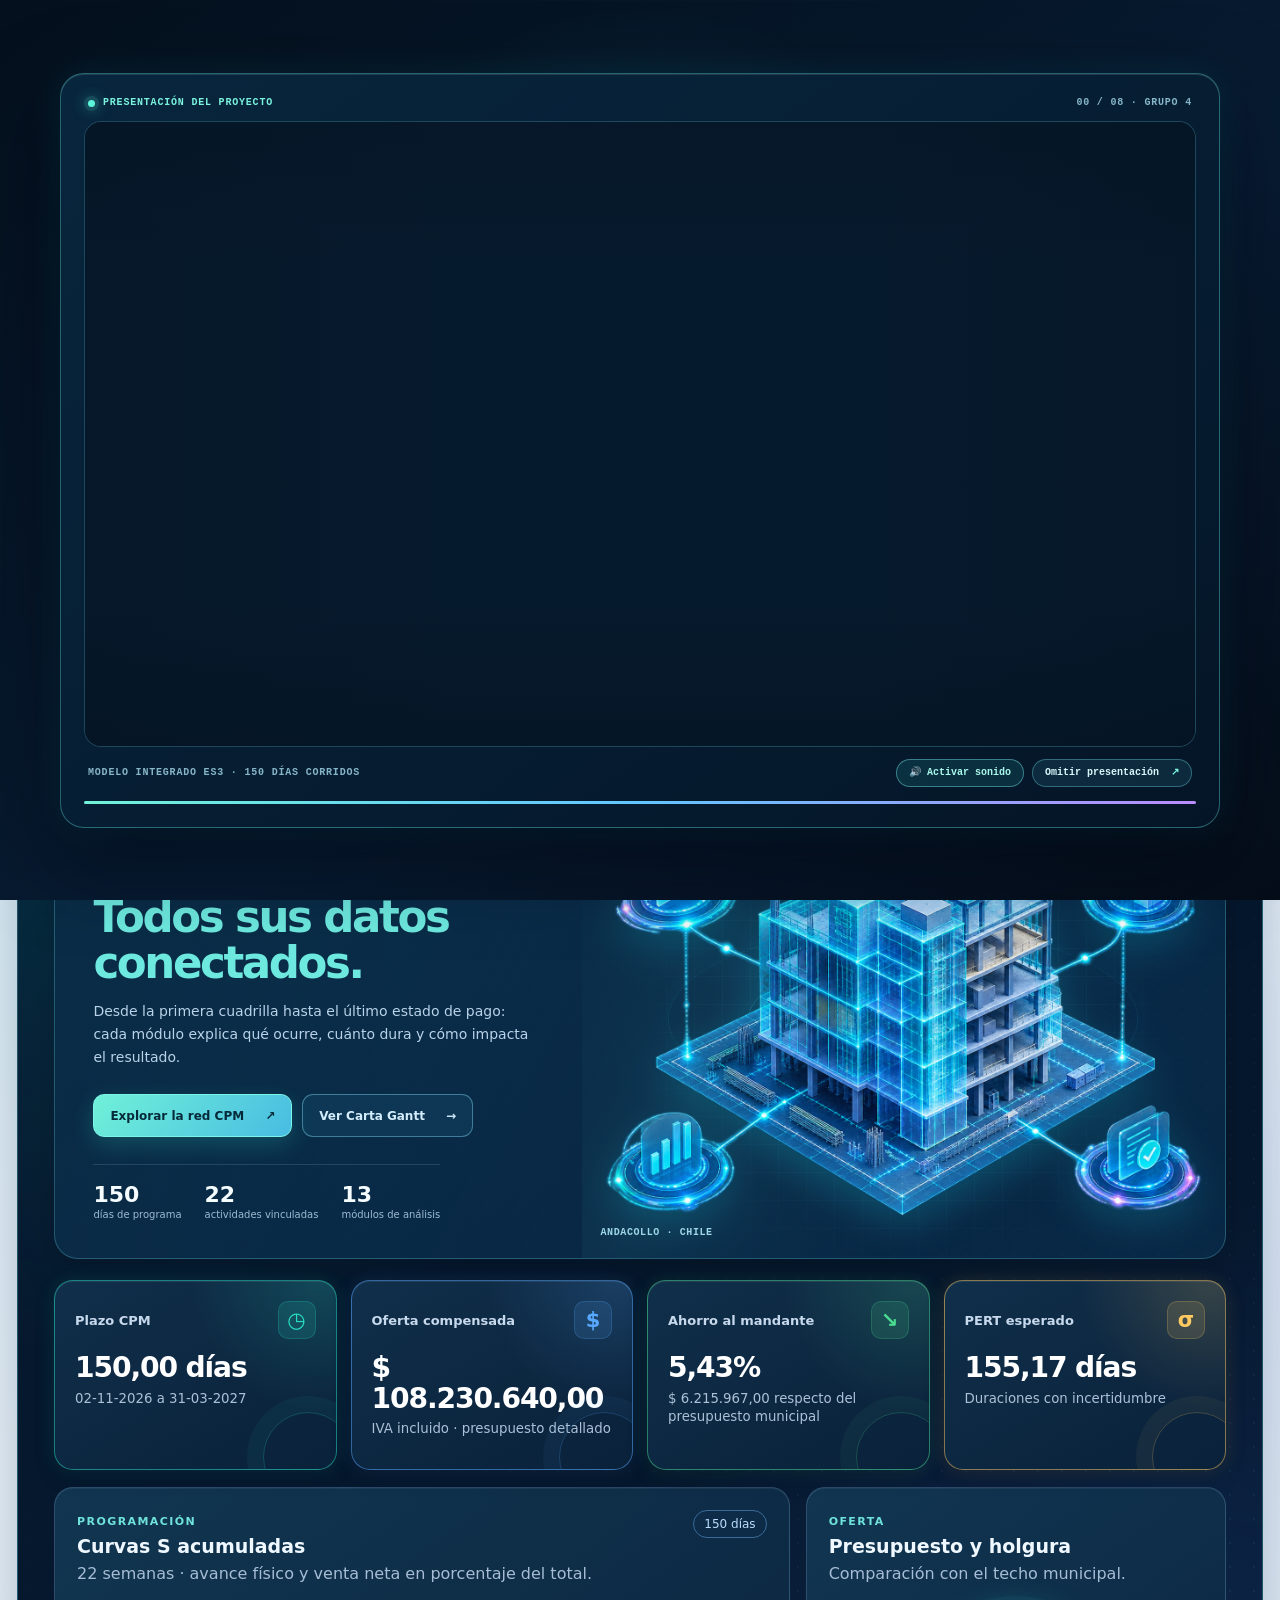
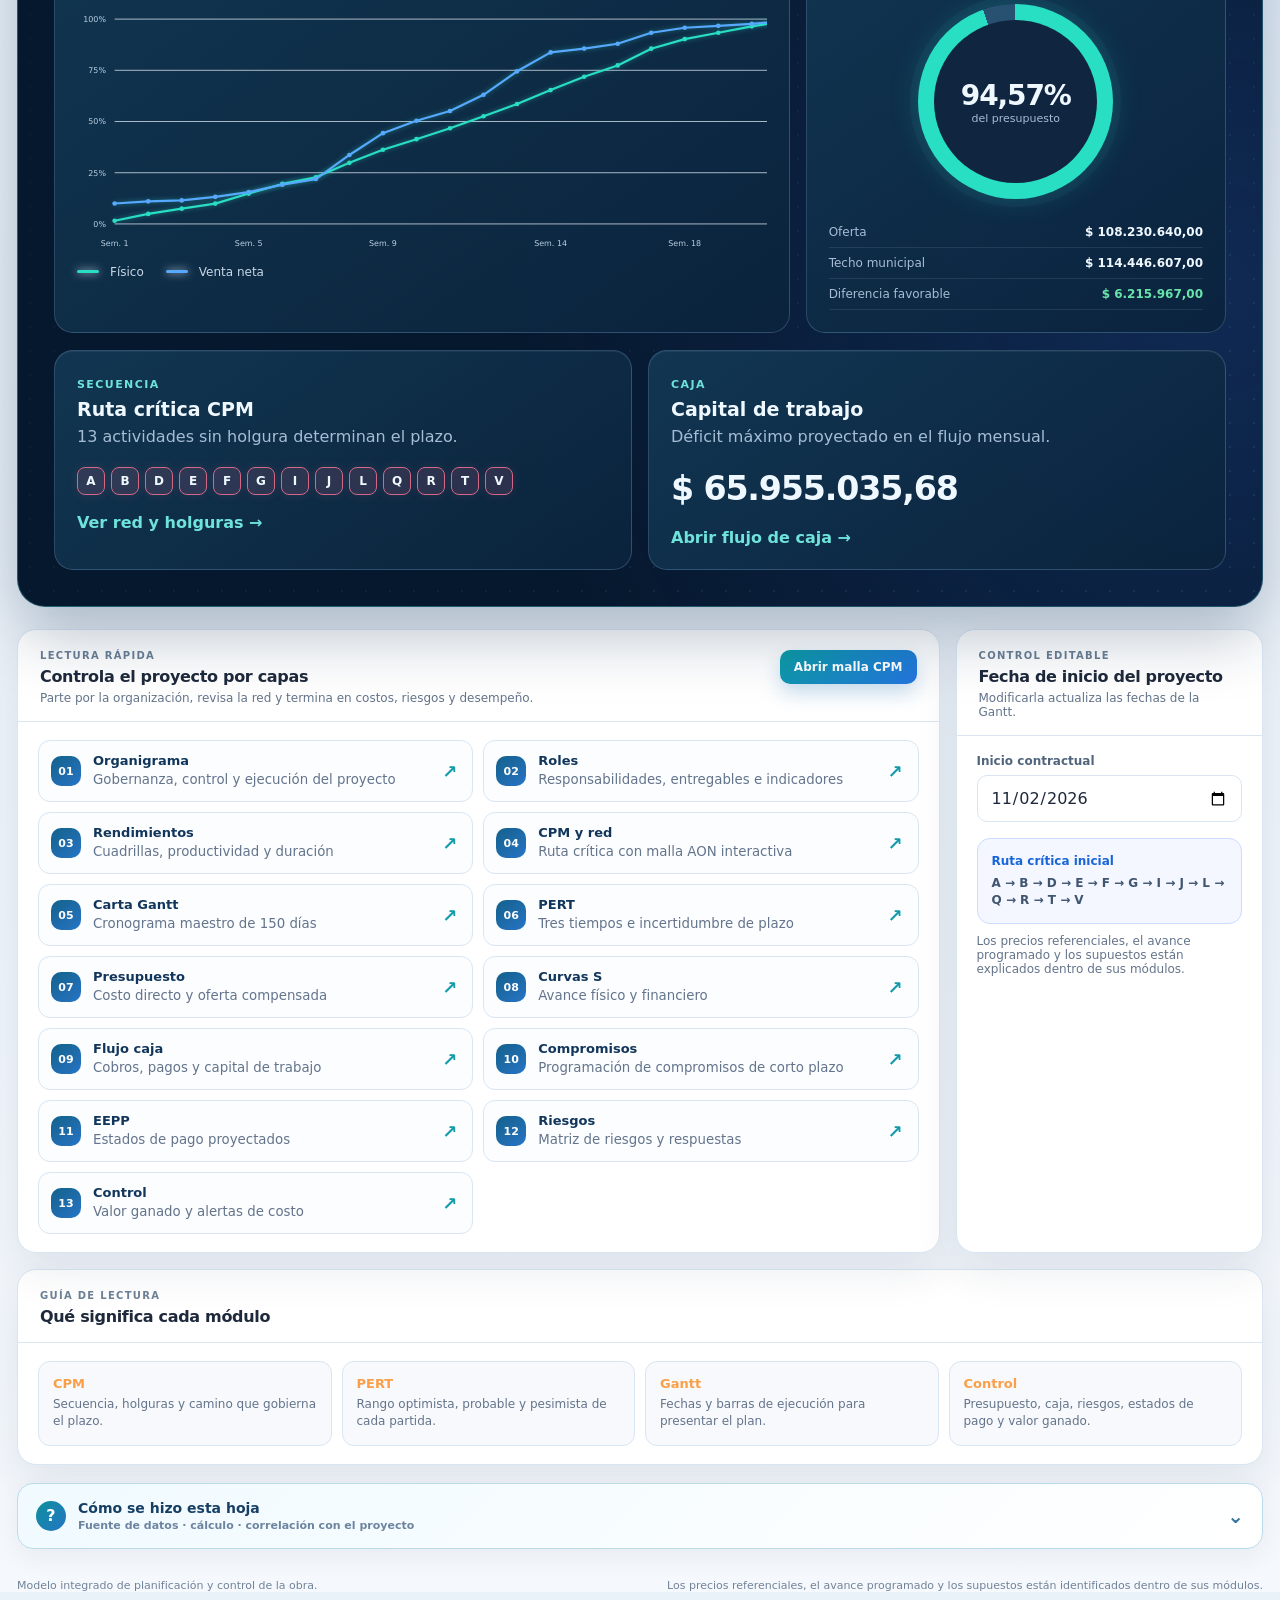
==== commit c51a0d49: "Enable intro audio and add enter prompt after playback" ====
--- a/es3_app/index.html
+++ b/es3_app/index.html
@@ -6,7 +6,7 @@
   <title>Suite ES3 · Construcción Sede Social El Bosque · Andacollo</title>
   <meta name="description" content="Planificación y control de la Construcción Sede Social El Bosque, comuna de Andacollo, Región de Coquimbo.">
   <link rel="icon" type="image/svg+xml" href="data:image/svg+xml,%3Csvg xmlns='http://www.w3.org/2000/svg' viewBox='0 0 64 64'%3E%3Crect width='64' height='64' rx='16' fill='%230d1b2a'/%3E%3Cpath d='M15 45V19h8v18h26v8H15Z' fill='%23f97316'/%3E%3C/svg%3E">
-  <link rel="stylesheet" href="styles.css?v=20260929-intro-1">
+  <link rel="stylesheet" href="styles.css?v=20260929-intro-audio-2">
   <link rel="stylesheet" href="mobile.css?v=20260924-mobile-3">
 </head>
 <body>
@@ -44,7 +44,7 @@
     <span>Los precios referenciales, el avance programado y los supuestos están identificados dentro de sus módulos.</span>
   </footer>
 
-  <script src="intro.js?v=20260929-intro-mp4-1"></script>
+  <script src="intro.js?v=20260929-intro-audio-2"></script>
   <script src="data.js?v=20260929-ordenado"></script>
   <script src="app.js?v=20260929-andacollo"></script>
   <script src="mobile.js?v=20260924-mobile-1"></script>
--- a/es3_app/styles.css
+++ b/es3_app/styles.css
@@ -543,11 +543,20 @@
 .video-fallback .intro-fallback-art { display:block; }
 .video-fallback .intro-overlay-copy { opacity:1; }
 .intro-bottom { padding:12px 4px 2px; }
+.intro-actions { display:flex; align-items:center; gap:8px; }
+.intro-sound { border:1px solid rgba(115,222,226,.45); border-radius:999px; padding:8px 12px; color:#aaf7eb; background:rgba(31,150,156,.2); font:800 10px/1 ui-monospace,monospace; cursor:pointer; transition:transform .22s ease,box-shadow .22s ease,border-color .22s ease,background .22s ease; }
+.intro-sound:hover { transform:translateY(-2px); border-color:#78f1e6; background:rgba(31,180,172,.3); box-shadow:0 8px 20px rgba(37,207,215,.2); }
+.intro-sound[aria-pressed="true"] { color:#071a28; background:#78f1e6; box-shadow:0 0 18px rgba(120,241,230,.3); }
+.intro-enter { display:none; border:1px solid rgba(117,245,221,.8); border-radius:999px; padding:9px 16px; color:#061b25; background:linear-gradient(110deg,#8bffe4,#70cfff); box-shadow:0 0 22px rgba(94,236,220,.28),inset 0 1px 0 rgba(255,255,255,.55); font:900 11px/1 ui-monospace,monospace; cursor:pointer; transition:transform .22s ease,box-shadow .22s ease,filter .22s ease; }
+.intro-enter:hover { transform:translateY(-2px); filter:brightness(1.08); box-shadow:0 10px 28px rgba(67,231,215,.36),inset 0 1px 0 rgba(255,255,255,.7); }
+.intro-enter b { margin-left:8px; font-size:15px; }
+.is-finished .intro-enter { display:inline-flex; align-items:center; }
+.is-finished .intro-skip { display:none; }
 .intro-skip { border:1px solid rgba(115,222,226,.36); border-radius:999px; padding:8px 12px; color:#d6f7fa; background:rgba(57,151,174,.16); font:800 10px/1 ui-monospace,monospace; cursor:pointer; transition:transform .22s ease,box-shadow .22s ease,border-color .22s ease; }
 .intro-skip:hover { transform:translateY(-2px); border-color:#78f1e6; box-shadow:0 8px 20px rgba(37,207,215,.18); }
 .intro-skip b { color:#7af4df; margin-left:6px; }
 .intro-progress { height:3px; margin-top:12px; overflow:hidden; border-radius:999px; background:rgba(97,180,200,.18); }
-.intro-progress i { display:block; width:100%; height:100%; transform-origin:left center; background:linear-gradient(90deg,#70f2d9,#62c5ff,#b98cff); box-shadow:0 0 12px #6bf0db; animation:intro-progress 7.6s linear both; }
+.intro-progress i { display:block; width:100%; height:100%; transform-origin:left center; background:linear-gradient(90deg,#70f2d9,#62c5ff,#b98cff); box-shadow:0 0 12px #6bf0db; animation:intro-progress 8s linear both; }
 .is-closing { animation:intro-fade-out .45s ease both; pointer-events:none; }
 @keyframes intro-fade-in { from { opacity:0; } to { opacity:1; } }
 @keyframes intro-fade-out { to { opacity:0; } }
@@ -556,7 +565,7 @@
 @keyframes intro-live-pulse { 50% { opacity:.42; box-shadow:0 0 0 7px rgba(92,245,218,.06),0 0 20px #5cf5da; } }
 @keyframes intro-fallback-float { 50% { transform:translateY(-7px) scale(1.015); } }
 @keyframes intro-progress { from { transform:scaleX(0); } to { transform:scaleX(1); } }
-@media(max-width:650px) { .project-intro { padding:10px; }.intro-shell { border-radius:18px; padding:10px; }.intro-topline,.intro-bottom { font-size:8px; }.intro-topline { padding-bottom:8px; }.intro-bottom { align-items:flex-start; flex-direction:column; }.intro-skip { align-self:flex-end; }.intro-overlay-copy { padding:9%; }.intro-overlay-copy h1 { margin:12px 0 7px; }.intro-overlay-copy small { margin-top:16px; font-size:9px; } }
+@media(max-width:650px) { .project-intro { padding:10px; }.intro-shell { border-radius:18px; padding:10px; }.intro-topline,.intro-bottom { font-size:8px; }.intro-topline { padding-bottom:8px; }.intro-bottom { align-items:flex-start; flex-direction:column; }.intro-actions { width:100%; justify-content:flex-end; }.intro-sound,.intro-skip { padding:8px 10px; font-size:9px; }.intro-overlay-copy { padding:9%; }.intro-overlay-copy h1 { margin:12px 0 7px; }.intro-overlay-copy small { margin-top:16px; font-size:9px; } }
 @media(prefers-reduced-motion:reduce) { .project-intro::before,.intro-live i,.intro-fallback-art img,.intro-progress i { animation:none; }.intro-progress i { transform:none; }.intro-shell { animation:none; } }
 
 @keyframes classic-tech-grid-drift { to { transform:translate(44px,44px); } }
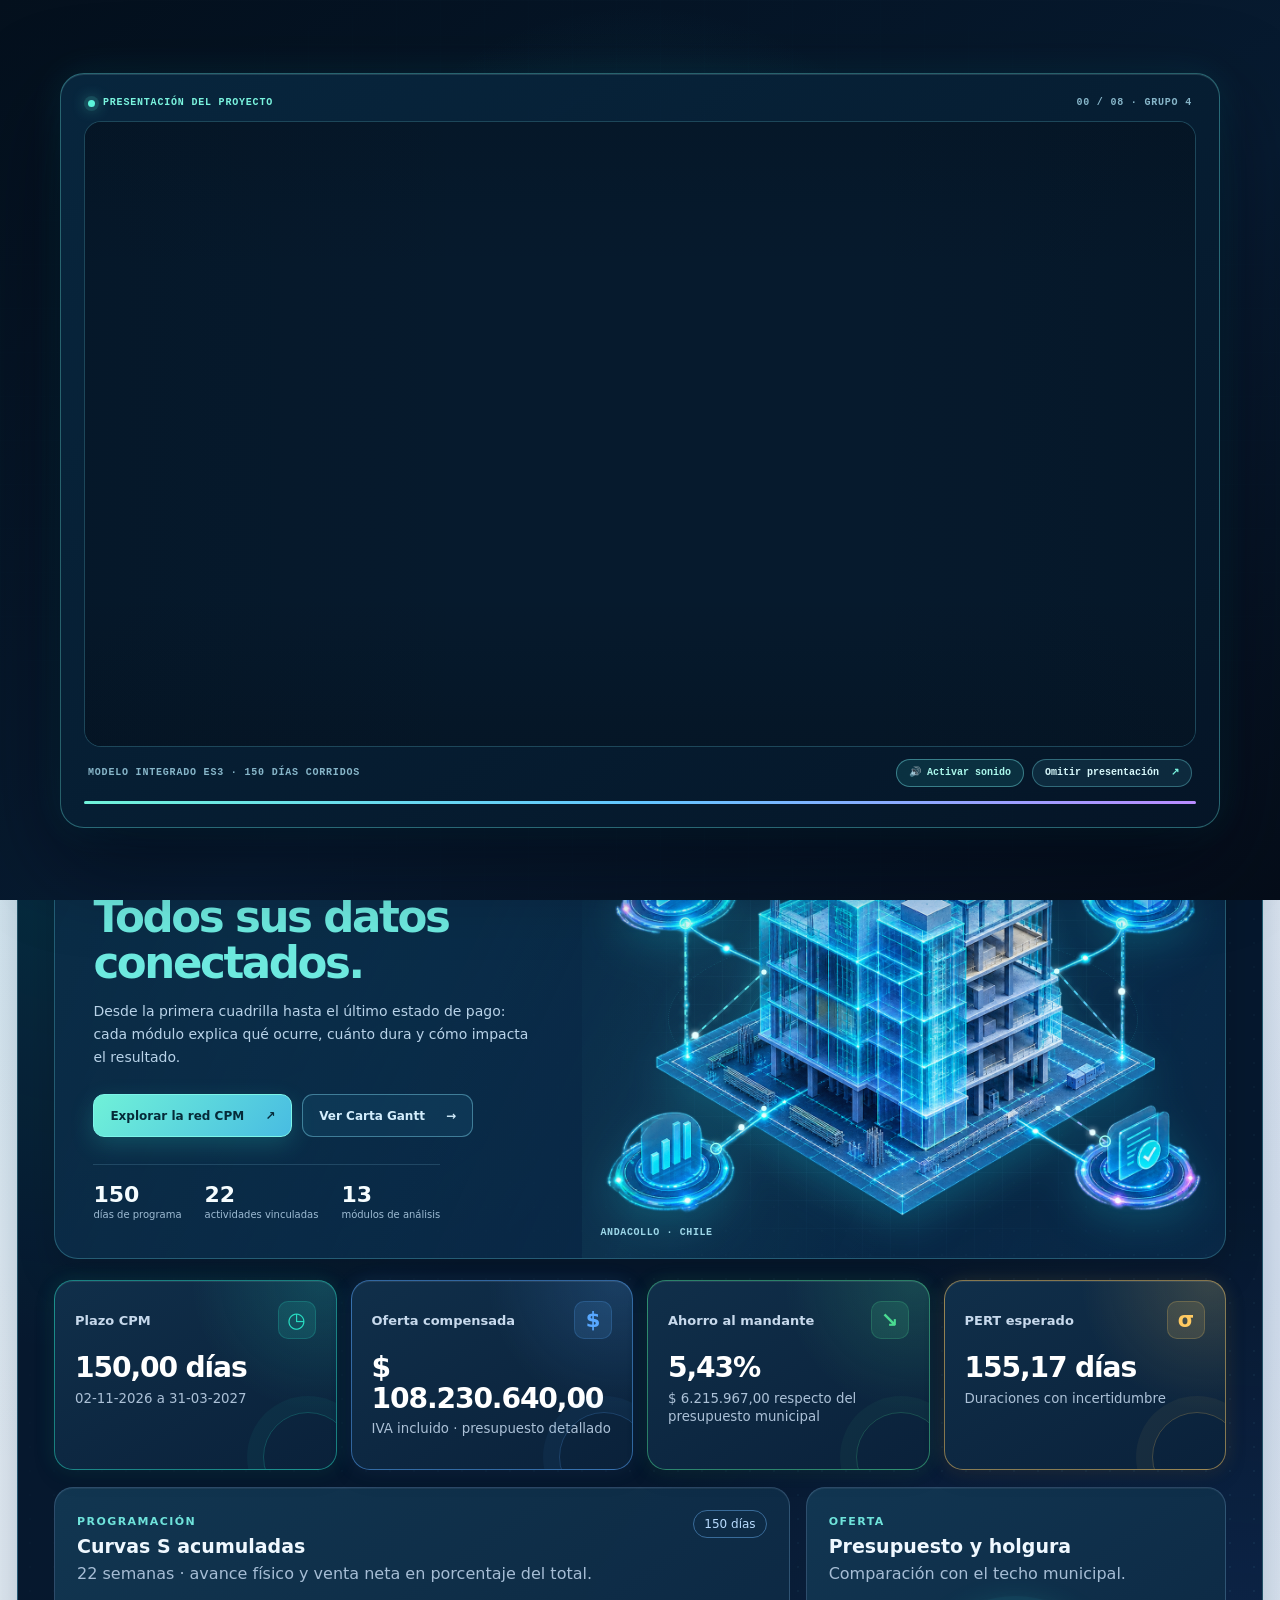
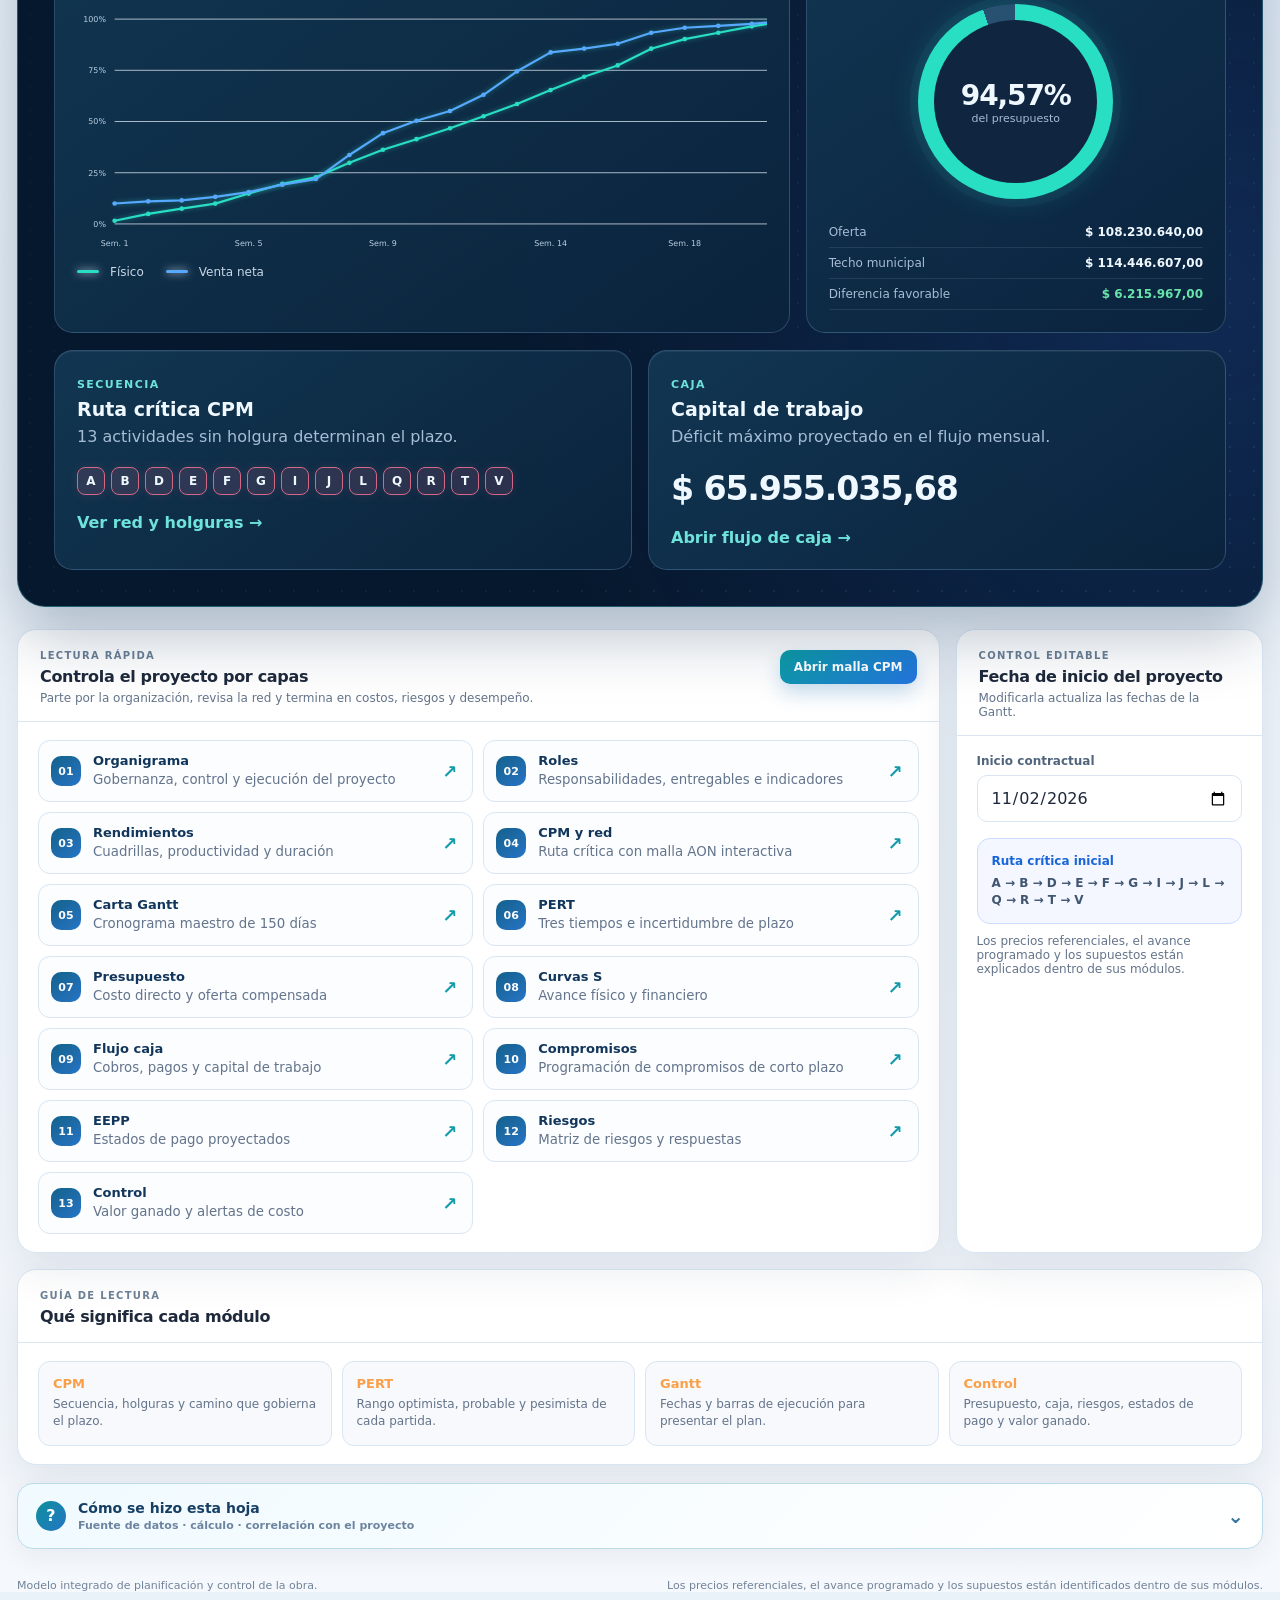
==== commit 07143a1b: "Animate digital construction network and smooth intro playback" ====
--- a/es3_app/index.html
+++ b/es3_app/index.html
@@ -6,7 +6,7 @@
   <title>Suite ES3 · Construcción Sede Social El Bosque · Andacollo</title>
   <meta name="description" content="Planificación y control de la Construcción Sede Social El Bosque, comuna de Andacollo, Región de Coquimbo.">
   <link rel="icon" type="image/svg+xml" href="data:image/svg+xml,%3Csvg xmlns='http://www.w3.org/2000/svg' viewBox='0 0 64 64'%3E%3Crect width='64' height='64' rx='16' fill='%230d1b2a'/%3E%3Cpath d='M15 45V19h8v18h26v8H15Z' fill='%23f97316'/%3E%3C/svg%3E">
-  <link rel="stylesheet" href="styles.css?v=20260929-intro-audio-2">
+  <link rel="stylesheet" href="styles.css?v=20260929-circuit-motion-1">
   <link rel="stylesheet" href="mobile.css?v=20260924-mobile-3">
 </head>
 <body>
@@ -44,9 +44,9 @@
     <span>Los precios referenciales, el avance programado y los supuestos están identificados dentro de sus módulos.</span>
   </footer>
 
-  <script src="intro.js?v=20260929-intro-audio-2"></script>
+  <script src="intro.js?v=20260929-circuit-smooth-1"></script>
   <script src="data.js?v=20260929-ordenado"></script>
-  <script src="app.js?v=20260929-andacollo"></script>
+  <script src="app.js?v=20260929-circuit-motion-1"></script>
   <script src="mobile.js?v=20260924-mobile-1"></script>
   <script src="delivery.js?v=20260929-andacollo"></script>
   <script src="../cpm_engine.js?v=20260929"></script>
--- a/es3_app/styles.css
+++ b/es3_app/styles.css
@@ -489,6 +489,18 @@
   animation:twin-image-float 8s ease-in-out infinite;
 }
 .twin-art svg { opacity:0; }
+.twin-art .twin-circuit-overlay { position:absolute; z-index:3; inset:0; width:100%; height:100%; min-height:0; max-height:none; opacity:1; overflow:visible; filter:none; animation:none; pointer-events:none; }
+.twin-circuit-overlay .circuit-trace { stroke:rgba(89,232,255,.32); stroke-width:5; }
+.twin-circuit-overlay .circuit-flow { stroke:url(#circuitSignal); stroke-width:3.5; stroke-dasharray:9 24; stroke-dashoffset:66; opacity:.92; filter:url(#circuitGlow); animation:circuit-dash-run 2.4s linear infinite; }
+.twin-circuit-overlay .circuit-pulse { fill:none; stroke:#a0fff2; stroke-width:3; transform-box:fill-box; transform-origin:center; animation:circuit-node-pulse 2.4s ease-out infinite; }
+.twin-circuit-overlay .pulse-late { animation-delay:.6s; }
+.twin-circuit-overlay .pulse-later { animation-delay:1.2s; }
+.twin-circuit-overlay .pulse-latest { animation-delay:1.8s; }
+.twin-circuit-overlay .circuit-core { fill:#d9fffc; }
+.twin-circuit-overlay .circuit-traveler { fill:#e8ffff; }
+@keyframes circuit-dash-run { to { stroke-dashoffset:-66; } }
+@keyframes circuit-node-pulse { 0% { transform:scale(.45); opacity:.95; } 78%,100% { transform:scale(2.2); opacity:0; } }
+@media(prefers-reduced-motion:reduce) { .twin-art .twin-circuit-overlay { display:none; } }
 .twin-orbit { animation:twin-orbit-spin 18s linear infinite; }
 .orbit-two { animation-direction:reverse; animation-duration:27s; }
 .twin-primary { position:relative; overflow:hidden; }
